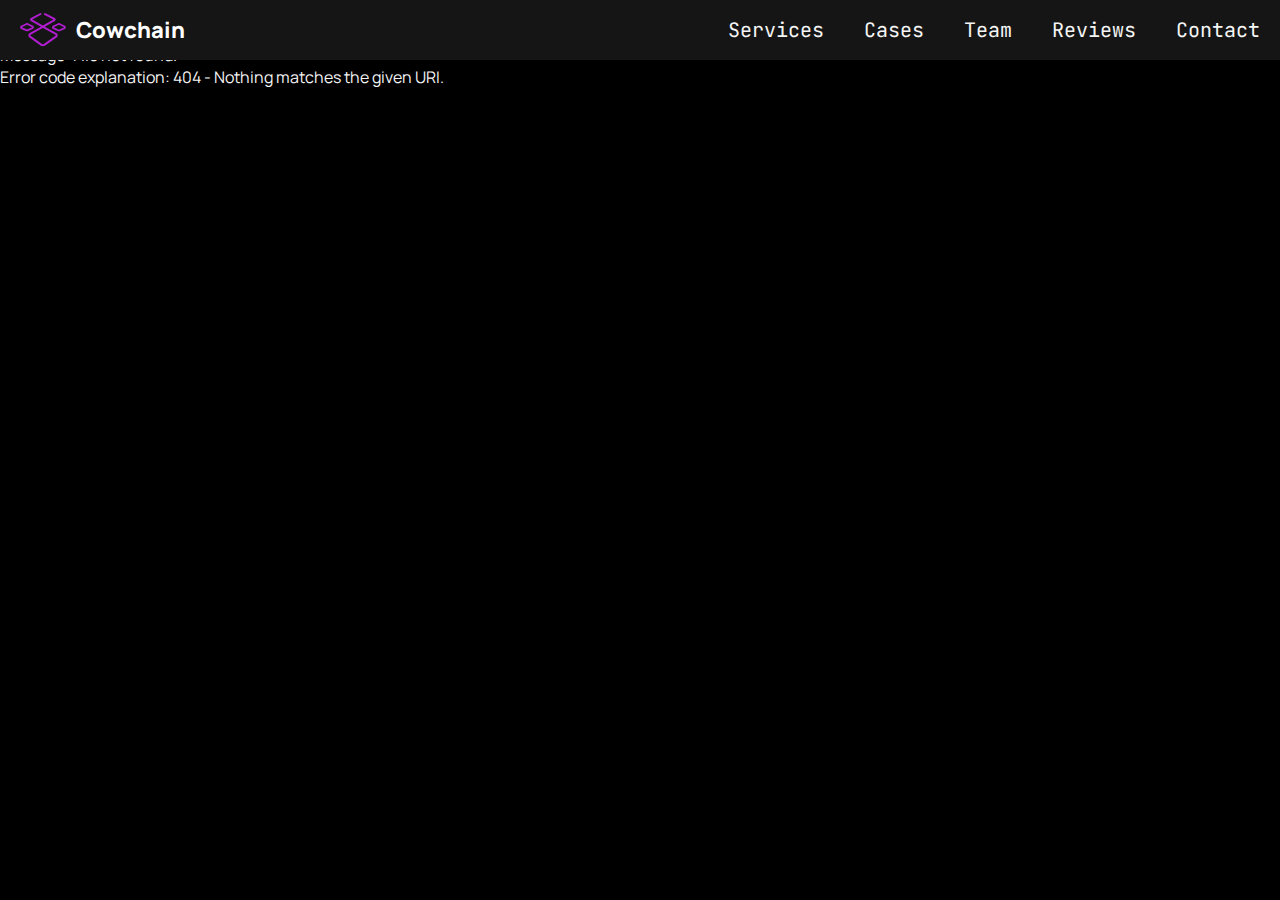
==== index.html @ e730a1ee "fixed without routing" ====
<!DOCTYPE html>
<html lang="en">

<head>
	<meta charset="UTF-8">
	<meta http-equiv="X-UA-Compatible" content="IE=edge">
	<meta name="viewport" content="width=device-width, initial-scale=1.0">
	<link rel="stylesheet" href="css/style.css">
	<link rel="stylesheet" href="https://cdn.jsdelivr.net/npm/swiper@8/swiper-bundle.min.css" />
	<link rel="shortcut icon" href="img/Logo_text.ico" type="image/x-icon">
	<title>Cowchain - Software and Blockchain Development</title>
</head>

<body>
	<div class="wrapper" id="home">
		<header class="header">
			<div class="header__inner container">
				<div class="header__main">
					<a href="#home" class="logo">
						<img class="logo__image" src="img/logo.svg" alt="logo">
						<span class="logo__text">Cowchain</span>
					</a>
					<div class="header__burger"><span></span></div>
				</div>
				<div class="header__menu">
					<ul class="header__list">
						<li class="header__item">
							<a href="#services" class="header__link">Services</a>
						</li>
						<li class="header__item">
							<a href="#cases" class="header__link">Cases</a>
						</li>
						<li class="header__item">
							<a href="#team" class="header__link">Team</a>
						</li>
						<li class="header__item">
							<a href="#reviews" class="header__link">Reviews</a>
						</li>
						<li class="header__item">
							<a href="#contact" class="header__link">Contact</a>
						</li>
					</ul>
				</div>
			</div>
			<div class="contact">
				<a href="#contact" class="contact__title">Contact Us</a>
				<ul class="contact__list">
					<li class="contact__item">
						<img class="contact__img_letter" src="img/icons/letter.svg" alt="letter">
						<a href="mailto:ales@cowchain.io" class="contact__text contact__text_email">sales@cowchain.io</a>
						<img class="contact__img_copy" src="img/icons/copy.svg" alt="copy">
					</li>
					<li class="contact__item">
						<img class="contact__img_chat" src="img/icons/chat.svg" alt="chat">
						<span class="contact__text">Chat us on Blockchain</span>
					</li>
					<li class="contact__item" id="request">
						<img class="contact__img_request" src="img/icons/send_request.svg" alt="request">
						<span class="contact__text">Send Request</span>
					</li>
				</ul>
			</div>
			<div class="request">
				<div class="request__inner">
					<div class="request__title">Send Request</div>
					<img class="request__img" src="img/icons/exit.svg" alt="exit">
					<input placeholder="E-mail or Phone" type="text" class="request__input">
					<button class="request__button">Send Request</button>
				</div>
			</div>
		</header>
		<div id="content">
			<div class="main-wrapper">
				<section class="main">
					<div class="main__inner container">
						<div class="fly-icon fly-icon_eth">
							<div class="fly-icon__image">
								<img src="img/fly_icons/eth.svg" alt="eth">
							</div>
						</div>
						<div class="fly-icon fly-icon_binance">
							<div class="fly-icon__image">
								<img src="img/fly_icons/binance.svg" alt="binance">
							</div>
						</div>
						<div class="fly-icon fly-icon_dollar">
							<div class="fly-icon__image">
								<img src="img/fly_icons/dollar.svg" alt="dollar">
							</div>
						</div>
						<div class="fly-icon fly-icon_btc">
							<div class="fly-icon__image">
								<img src="img/fly_icons/btc.svg" alt="btc">
							</div>
						</div>
						<div class="logo">
							<img class="logo__img" src="img/logo.svg" alt="logo">
							<span class="logo__text">Cowchain</span>
						</div>
						<h1 class="main__title">
							<span class="main__title_purple">Software and Blockchain</span> development
						</h1>
						<button class="main__button">Contact Us</button>
						<ul class="main__list">
							<li class="main__item">
								<div class="main__number">15+</div>
								<div class="main__desc">technologies</div>
							</li>
							<li class="main__item">
								<div class="main__number">20+</div>
								<div class="main__desc">clients</div>
							</li>
							<li class="main__item">
								<div class="main__number">50+</div>
								<div class="main__desc">projects</div>
							</li>
						</ul>
					</div>
				</section>

				<section class="service" id="services">
					<div class="service__inner container">
						<div class="fly-icon fly-icon_cowchain1">
							<div class="fly-icon__image">
								<img src="img/fly_icons/scarab.svg" alt="cowchain">
							</div>
						</div>
						<div class="fly-icon fly-icon_cowchain2">
							<div class="fly-icon__image">
								<img src="img/fly_icons/scarab.svg" alt="cowchain">
							</div>
						</div>
						<div class="service__title title">Services</div>
						<div class="service__content">
							<div class="service__item">
								<div class="service__image">
									<img src="img/services/service1.svg" alt="service">
								</div>
								<div class="service__text">Blockchain & IT Consultancy</div>
							</div>
							<div class="service__item">
								<div class="service__image">
									<img src="img/services/service2.svg" alt="service">
								</div>
								<div class="service__text">Decentralized Application Development</div>
							</div>
							<div class="service__item">
								<div class="service__image">
									<img src="img/services/service3.svg" alt="service">
								</div>
								<div class="service__text">Fullstack Software development</div>
							</div>
							<div class="service__item">
								<div class="service__image">
									<img src="img/services/service4.svg" alt="service">
								</div>
								<div class="service__text">Smart Contract Development</div>
							</div>
							<div class="service__item">
								<div class="service__image">
									<img src="img/services/service5.svg" alt="service">
								</div>
								<div class="service__text">MVP<br>Development</div>
							</div>
							<div class="service__item">
								<div class="service__image">
									<img src="img/services/service6.svg" alt="service">
								</div>
								<div class="service__text">Back-end<br>Development</div>
							</div>
							<div class="service__item">
								<div class="service__image">
									<img src="img/services/service7.svg" alt="service">
								</div>
								<div class="service__text">NFT Project<br>Development</div>
							</div>
							<div class="service__item">
								<div class="service__image">
									<img src="img/services/service8.svg" alt="service">
								</div>
								<div class="service__text">Cloud (serverless) solutions</div>
							</div>
							<div class="service__item">
								<div class="service__image">
									<img src="img/services/service9.svg" alt="service">
								</div>
								<div class="service__text">Front-end<br>Development</div>
							</div>
						</div>
					</div>
				</section>
			</div>
			<div class="case-wrapper">
				<section class="cases" id="cases">
					<div class="cases__inner container">
						<div class="cases__blink cases__blink_1"></div>
						<div class="cases__blink cases__blink_2"></div>
						<div class="cases__blink cases__blink_3"></div>
						<div class="cases__blink cases__blink_4"></div>
						<div class="cases__head">
							<div class="cases__title title">Cases</div>
							<a href="cases.html" class="cases__show">All 5+ cases</a>
						</div>
						<div class="cases__content">
							<div class="cases-item">
								<div class="cases-item__body">
									<div class="cases-item__title">MASD Marketplace</div>
									<div class="cases-item__tags">
										<div class="cases-item__tag">#Blockchain</div>
										<div class="cases-item__tag">#Solidity</div>
										<div class="cases-item__tag">#Node.JS</div>
										<div class="cases-item__tag">#React</div>
										<div class="cases-item__tag">#MongoDB</div>
									</div>
									<div class="cases-item__text">
										The first NFT marketplace that allows creators to select and embed licenses when they print NFTs.
										Creators know what they are selling, collectors know what they
									</div>
									<a href="case.html" class="cases-item__button">Details</a>
								</div>
								<div class="cases-item__image">
									<img src="img/case/image1.png" alt="cases">
								</div>
							</div>
							<div class="cases-item">
								<div class="cases-item__body">
									<div class="cases-item__title">Web Development</div>
									<div class="cases-item__tags">
										<div class="cases-item__tag">#Blockchain</div>
										<div class="cases-item__tag">#Solidity</div>
										<div class="cases-item__tag">#Node.JS</div>
										<div class="cases-item__tag">#React</div>
										<div class="cases-item__tag">#MongoDB</div>
									</div>
									<div class="cases-item__text">
										The first NFT marketplace that allows creators to select and embed licenses when they print NFTs.
										Creators know what they are selling, collectors know what they
									</div>
									<a href="case.html" class="cases-item__button">Details</a>
								</div>
								<div class="cases-item__image">
									<img src="img/case/case1.png" alt="cases">
								</div>
							</div>
							<div class="cases-item">
								<div class="cases-item__body">
									<div class="cases-item__title">MASD Marketplace</div>
									<div class="cases-item__tags">
										<div class="cases-item__tag">#Blockchain</div>
										<div class="cases-item__tag">#Solidity</div>
										<div class="cases-item__tag">#Node.JS</div>
										<div class="cases-item__tag">#React</div>
										<div class="cases-item__tag">#MongoDB</div>
									</div>
									<div class="cases-item__text">
										The first NFT marketplace that allows creators to select and embed licenses when they print NFTs.
										Creators know what they are selling, collectors know what they
									</div>
									<a href="case.html" class="cases-item__button">Details</a>
								</div>
								<div class="cases-item__image">
									<img src="img/case/case1.png" alt="cases">
								</div>
							</div>
							<div class="cases-item">
								<div class="cases-item__body">
									<div class="cases-item__title">Game design & Development</div>
									<div class="cases-item__tags">
										<div class="cases-item__tag">#Blockchain</div>
										<div class="cases-item__tag">#Solidity</div>
										<div class="cases-item__tag">#Node.JS</div>
										<div class="cases-item__tag">#React</div>
										<div class="cases-item__tag">#MongoDB</div>
									</div>
									<div class="cases-item__text">
										The first NFT marketplace that allows creators to select and embed licenses when they print NFTs.
										Creators know what they are selling, collectors know what they
									</div>
									<a href="case.html" class="cases-item__button">Details</a>
								</div>
								<div class="cases-item__image">
									<img src="img/case/case1.png" alt="cases">
								</div>
							</div>
						</div>
					</div>
				</section>

				<section class="tech" id="technologies">
					<div class="tech__inner container">
						<div class="tech__title title">Our Technology</div>
						<div class="tech__cards">
							<div class="tech-card">
								<div class="tech-card__head">
									<div class="tech-card__image">
										<img src="img/services/service1.svg" alt="Blockchain">
									</div>
									<div class="tech-card__title">Blockchain</div>
								</div>
								<div class="tech-card__tags">
									<div class="tech-card__tag">#ethereum (solidity)</div>
									<div class="tech-card__tag">#near</div>
									<div class="tech-card__tag">#web3</div>
									<div class="tech-card__tag">#ethers</div>
								</div>
								<div class="tech-card__desc">
									The first NFT marketplace that allows creators to select and embed licenses when they print NFTs.
									Creators
									know what they are selling, collectors know what they are buying.The project was done using react.js
									technology on the front-end, and using node.js on the back end. The database chosen for development
									was
									mongodb. Using Solidity.
								</div>
							</div>
							<div class="tech-card">
								<div class="tech-card__head">
									<div class="tech-card__image">
										<img src="img/services/service9.svg" alt="Front-End">
									</div>
									<div class="tech-card__title">Front-End</div>
								</div>
								<div class="tech-card__tags">
									<div class="tech-card__tag">#reactJS</div>
									<div class="tech-card__tag">#typescript</div>
									<div class="tech-card__tag">#angularJS</div>
								</div>
								<div class="tech-card__desc">
									<!-- The first NFT marketplace that allows creators to select and embed licenses when they print NFTs. Creators -->
									know what they are selling, collectors know what they are buying.The project was done using react.js
									technology on the front-end, and using node.js on the back end. The database chosen for development
									was
									mongodb. Using Solidity.
								</div>
							</div>
							<div class="tech-card">
								<div class="tech-card__head">
									<div class="tech-card__image">
										<img src="img/services/service6.svg" alt="Back-End">
									</div>
									<div class="tech-card__title">Back-End</div>
								</div>
								<div class="tech-card__tags">
									<div class="tech-card__tag">#net</div>
									<div class="tech-card__tag">#nodeJS</div>
									<div class="tech-card__tag">#subgraph</div>
								</div>
								<div class="tech-card__desc">
									The first NFT marketplace that allows creators to select and embed licenses when they print NFTs.
									Creators
									know what they are selling, collectors know what they are buying.The project was done using react.js
									technology on the front-end, and using node.js on the back end. The database chosen for development
									was
									mongodb. Using Solidity.
								</div>
							</div>
							<div class="tech-card">
								<div class="tech-card__head">
									<div class="tech-card__image">
										<img src="img/services/service8.svg" alt="Cloud">
									</div>
									<div class="tech-card__title">Cloud</div>
								</div>
								<div class="tech-card__tags">
									<div class="tech-card__tag">#azure</div>
									<div class="tech-card__tag">#aws</div>
									<div class="tech-card__tag">#gcp</div>
								</div>
								<div class="tech-card__desc">
									The first NFT marketplace that allows creators to select and embed licenses when they print NFTs.
									Creators
									know what they are selling, collectors know what they are buying.The project was done using react.js
									technology on the front-end, and using node.js on the back end. The database chosen for development
									was
									mongodb. Using Solidity.
								</div>
							</div>
						</div>
					</div>
				</section>

				<section class="team" id="team">
					<div class="team__inner container">
						<div class="team__blink team__blink_1"></div>
						<div class="team__blink team__blink_2"></div>
						<div class="team__blink team__blink_3"></div>
						<div class="team__title title">Team</div>
						<div class="team__slider swiper">
							<div class="team__wrapper swiper-wrapper">
								<div class="team-member swiper-slide">
									<img src="img/team/mykhailo.png" alt="Mykhailo">
									<div class="team-member__content">
										<div class="team-member__name">Mykhailo Adzhoieve</div>
										<div class="team-member__position">Founder, Team & Tech Lead</div>
										<div class="team-member__contact">LinkedIn</div>
									</div>
								</div>
								<div class="team-member swiper-slide">
									<img src="img/team/sasha.png" alt="Aleksandrea">
									<div class="team-member__content">
										<div class="team-member__name">Aleksandrea Kharchenko</div>
										<div class="team-member__position">UI/UX Designer</div>
										<div class="team-member__contact">LinkedIn</div>
									</div>
								</div>
								<div class="team-member swiper-slide">
									<img src="img/team/Bohdan.png" alt="Bohdan">
									<div class="team-member__content">
										<div class="team-member__name">Bohdan Solomakha</div>
										<div class="team-member__position">Full-stack JS & Web3 developer</div>
										<div class="team-member__contact">LinkedIn</div>
									</div>
								</div>
								<div class="team-member swiper-slide">
									<img src="img/team/Viacheslav.png" alt="Viacheslav">
									<div class="team-member__content">
										<div class="team-member__name">Viacheslav Ivchenko</div>
										<div class="team-member__position">Blockchain Project Manager</div>
										<div class="team-member__contact">LinkedIn</div>
									</div>
								</div>
								<div class="team-member swiper-slide">
									<img src="img/team/Juri.png" alt="Juri">
									<div class="team-member__content">
										<div class="team-member__name">Juri Ermakov</div>
										<div class="team-member__position">Full Stack .NET & NodeJS developer</div>
										<div class="team-member__contact">LinkedIn</div>
									</div>
								</div>
								<div class="team-member swiper-slide">
									<img src="img/team/Vladyslav.png" alt="Vladyslav">
									<div class="team-member__content">
										<div class="team-member__name">Vladyslav Fit</div>
										<div class="team-member__position">.NET Backend developer</div>
										<div class="team-member__contact">LinkedIn</div>
									</div>
								</div>
								<div class="team-member swiper-slide">
									<img src="img/team/Vladyslav.png" alt="Vladyslav">
									<div class="team-member__content">
										<div class="team-member__name">Mykhailo Adzhoieve</div>
										<div class="team-member__position">Founder, Team & Tech Lead</div>
										<div class="team-member__contact">LinkedIn</div>
									</div>
								</div>
								<div class="team-member swiper-slide">
									<img src="img/team/Vladyslav.png" alt="Vladyslav">
									<div class="team-member__content">
										<div class="team-member__name">Mykhailo Adzhoieve</div>
										<div class="team-member__position">Founder, Team & Tech Lead</div>
										<div class="team-member__contact">LinkedIn</div>
									</div>
								</div>
							</div>
							<div class="team__navigation">
								<div class="team__pagination swiper-pagination"></div>
								<div class="team__button_prev swiper-button-prev"></div>
								<div class="team__button_next swiper-button-next"></div>
							</div>
						</div>
					</div>
				</section>
			</div>
			<section class="review" id="reviews">
				<div class="review__inner container">
					<div class="fly-icon fly-icon_cowchain3">
						<div class="fly-icon__image">
							<img src="img/fly_icons/scarab.svg" alt="cowchain">
						</div>
					</div>
					<div class="fly-icon fly-icon_cowchain4">
						<div class="fly-icon__image">
							<img src="img/fly_icons/scarab.svg" alt="cowchain">
						</div>
					</div>
					<div class="review__title title">Reviews</div>
					<div class="review__slider swiper">
						<div class="review__wrapper swiper-wrapper">
							<div class="review__item swiper-slide">
								<div class="review__text">
									Artem is a very professional and nice person to work with. I really enjoyed working with him.
									Thanks...
								</div>
								<div class="review__desc">
									<div class="review__image">
										<img src="img/review/review1.png" alt="review">
									</div>
									<div class="review__position">Traveldise, Project Manager</div>
								</div>
							</div>
							<div class="review__item swiper-slide">
								<div class="review__text">
									Great developer. I highly recommend his service to others.
								</div>
								<div class="review__desc">
									<div class="review__image">
										<img src="img/review/review1.png" alt="review">
									</div>
									<div class="review__position">Traveldise, Project Manager</div>
								</div>
							</div>
							<div class="review__item swiper-slide">
								<div class="review__text">
									Artem is a very professional and nice person to work with. I really enjoyed working with him.
									Thanks...
								</div>
								<div class="review__desc">
									<div class="review__image">
										<img src="img/review/review1.png" alt="review">
									</div>
									<div class="review__position">Traveldise, Project Manager</div>
								</div>
							</div>
							<div class="review__item swiper-slide">
								<div class="review__text">
									Mykhailo is a high-level specialist that has deep knowledge in blockchain as well as proven expertise
									in
									.NET development. He understands requirements clearly and can assist in system architecture
									development.
									Would recommend to anyone!
								</div>
								<div class="review__desc">
									<div class="review__image">
										<img src="img/review/review1.png" alt="review">
									</div>
									<div class="review__position">Traveldise, Project Manager</div>
								</div>
							</div>
						</div>
						<div class="review__navigation">
							<div class="review__pagination swiper-pagination"></div>
							<div class="review__button_prev swiper-button-prev"></div>
							<div class="review__button_next swiper-button-next"></div>
						</div>
					</div>
				</div>
			</section>

			<footer class="footer" id="contact">
				<div class="footer__inner container">
					<div class="footer__blink footer__blink_1"></div>
					<div class="footer-pages">
						<div class="logo">
							<img class="logo__image" src="img/logo.svg" alt="logo">
							<span class="logo__text">Cowchain</span>
						</div>
						<ul class="footer-pages__list">
							<li class="footer-pages__item">
								<a href="#services" class="footer-pages__link">Services</a>
							</li>
							<li class="footer-pages__item">
								<a href="#cases" class="footer-pages__link">Cases</a>
							</li>
							<li class="footer-pages__item">
								<a href="#technologies" class="footer-pages__link">Our Technologies</a>
							</li>
							<li class="footer-pages__item">
								<a href="#team" class="footer-pages__link">Team</a>
							</li>
							<li class="footer-pages__item">
								<a href="#reviews" class="footer-pages__link">Reviews</a>
							</li>
						</ul>
					</div>
					<div class="contact">
						<div class="contact__title">Contact Us</div>
						<ul class="contact__list">
							<li class="contact__item">
								<img class="contact__img_letter" src="img/icons/letter.svg" alt="letter">
								<a href="mailto:ales@cowchain.io" class="contact__text contact__text_email">sales@cowchain.io</a>
								<img class="contact__img_copy" src="img/icons/copy.svg" alt="copy">
								<img class="contact__img_copied" src="img/icons/copied.svg" alt="copied">
							</li>
							<li class="contact__item">
								<img class="contact__img_chat" src="img/icons/chat.svg" alt="chat">
								<span class="contact__text">Chat us on Blockchain</span>
							</li>
						</ul>
						<form class="contact-form">
							<input placeholder="E-mail or Phone" type="text" class="contact-form__input">
							<button class="contact-form__button">Send Request</button>
						</form>
					</div>
				</div>
			</footer>
		</div>
	</div>
	<script src="https://cdn.jsdelivr.net/npm/swiper@8/swiper-bundle.min.js"></script>
	<script src="js/router.js"></script>
	<script src="js/script.js"></script>
</body>

</html>
---- css/style.css ----
@import url("https://fonts.googleapis.com/css2?family=JetBrains+Mono:wght@400;500;700&family=Manrope:wght@400;500;600;700;800&display=swap");
:root {
  --main-purple: #c736ef;
  --main-white: #f5f5f5;
}

* {
  padding: 0;
  margin: 0;
  border: 0;
}

*,
*:before,
*:after {
  -webkit-box-sizing: border-box;
  box-sizing: border-box;
}

:focus,
:active {
  outline: none;
}

a:focus,
a:active {
  outline: none;
}

nav,
footer,
header,
aside,
section {
  display: block;
}

html,
body {
  width: 100%;
}

body {
  font-family: "Manrope", sans-serif;
  font-style: normal;
  font-weight: normal;
  color: var(--main-white);
  -ms-text-size-adjust: 100%;
  -moz-text-size-adjust: 100%;
  -webkit-text-size-adjust: 100%;
}

input,
button,
textarea {
  font-family: "Manrope", sans-serif;
  background: none;
}

input::-ms-clear {
  display: none;
}

button {
  cursor: pointer;
}

button::-moz-focus-inner {
  padding: 0;
  border: 0;
}

a,
a:visited {
  text-decoration: none;
}

a:hover {
  text-decoration: none;
}

ul li {
  list-style: none;
}

img {
  vertical-align: top;
}

h1,
h2,
h3,
h4,
h5,
h6 {
  font-size: inherit;
  font-weight: inherit;
}

a {
  font-family: "Manrope", sans-serif;
  color: var(--main-white);
  font-style: normal;
}

.header {
  background: #151515;
  height: 60px;
  position: fixed;
  z-index: 5;
  width: 100%;
  top: 0;
  left: 0;
}

.header__inner {
  display: -webkit-box;
  display: -ms-flexbox;
  display: flex;
  -webkit-box-align: center;
      -ms-flex-align: center;
          align-items: center;
  -webkit-box-pack: justify;
      -ms-flex-pack: justify;
          justify-content: space-between;
  height: 100%;
}

.header__list {
  display: -webkit-box;
  display: -ms-flexbox;
  display: flex;
  -webkit-box-align: center;
      -ms-flex-align: center;
          align-items: center;
  gap: 40px;
}

.header__link {
  font-family: "JetBrains Mono", monospace;
  font-weight: 400;
  font-size: 20px;
  line-height: 52px;
}

.header .logo {
  display: -webkit-box;
  display: -ms-flexbox;
  display: flex;
  -webkit-box-align: center;
      -ms-flex-align: center;
          align-items: center;
  gap: 10px;
}

.header .logo__image {
  max-height: 34px;
}

.header .logo__text {
  font-style: normal;
  font-size: 22px;
  line-height: 28px;
}

.header__burger {
  display: none;
  width: 32px;
  height: 32px;
  -webkit-box-pack: center;
      -ms-flex-pack: center;
          justify-content: center;
  -webkit-box-align: center;
      -ms-flex-align: center;
          align-items: center;
  position: relative;
  z-index: 5;
}

.header__burger::before, .header__burger::after,
.header__burger span {
  content: "";
  width: 26px;
  height: 2px;
  position: absolute;
  left: 50%;
  -webkit-transform: translateX(-50%);
          transform: translateX(-50%);
  background-color: #f5f5f5;
  border-radius: 10px;
}

.header__burger::before {
  top: 7px;
}

.header__burger span {
  top: 14px;
}

.header__burger::after {
  top: 21px;
}

.header .contact {
  display: none;
  background: #151515;
  width: 100%;
  padding: 50px 20px;
  gap: 35px;
}

.header .contact__title {
  font-family: "JetBrains Mono", monospace;
  font-weight: 400;
  font-size: 28px;
  line-height: 36px;
  text-align: center;
  color: var(--main-white);
}

.header .contact__list {
  display: -webkit-box;
  display: -ms-flexbox;
  display: flex;
  -webkit-box-orient: vertical;
  -webkit-box-direction: normal;
      -ms-flex-direction: column;
          flex-direction: column;
  gap: 35px;
}

.header .contact__item {
  font-weight: 500;
  font-size: 18px;
  line-height: 24px;
  letter-spacing: 0.5px;
  color: #ffffff;
  display: -webkit-box;
  display: -ms-flexbox;
  display: flex;
  -webkit-box-align: center;
      -ms-flex-align: center;
          align-items: center;
  gap: 5px;
}

.header .contact__img_copy {
  margin-left: 11px;
}

.header .request {
  display: none;
  position: fixed;
  left: 0;
  top: 50%;
  -webkit-transform: translateY(-50%);
          transform: translateY(-50%);
  width: 100%;
  height: 100%;
  background: rgba(16, 16, 16, 0.6);
  -webkit-box-align: center;
      -ms-flex-align: center;
          align-items: center;
  -webkit-box-pack: center;
      -ms-flex-pack: center;
          justify-content: center;
}

.header .request_active {
  display: -webkit-box;
  display: -ms-flexbox;
  display: flex;
}

.header .request__inner {
  height: 188px;
  background: #740693;
  border-radius: 18px;
  position: relative;
  display: -webkit-box;
  display: -ms-flexbox;
  display: flex;
  -webkit-box-orient: vertical;
  -webkit-box-direction: normal;
      -ms-flex-direction: column;
          flex-direction: column;
  padding: 24px 16px;
  width: 100%;
}

.header .request__title {
  font-weight: 600;
  font-size: 20px;
  line-height: 24px;
  color: var(--main-white);
  margin-bottom: 20px;
}

.header .request__img {
  width: 24px;
  height: 24px;
  position: absolute;
  right: 16px;
  top: 24px;
}

.header .request__input {
  font-weight: 700;
  font-size: 16px;
  line-height: 20px;
  letter-spacing: 0.1px;
  color: #101010;
  padding: 13px 15px;
  background: #f3f3f3;
  border-radius: 8px;
  margin-bottom: 12px;
}

.header .request__button {
  font-weight: 700;
  font-size: 16px;
  line-height: 20px;
  letter-spacing: 0.1px;
  padding: 13px 16px;
  color: var(--main-white);
  background: var(--main-purple);
  border-radius: 8px;
}

@media (max-width: 800px) {
  .header__main {
    display: -webkit-box;
    display: -ms-flexbox;
    display: flex;
    width: 100%;
    -webkit-box-pack: justify;
        -ms-flex-pack: justify;
            justify-content: space-between;
  }
  .header__menu {
    display: none;
  }
  .header__burger {
    display: -webkit-inline-box;
    display: -ms-inline-flexbox;
    display: inline-flex;
    -webkit-box-pack: end;
        -ms-flex-pack: end;
            justify-content: flex-end;
    -webkit-box-align: end;
        -ms-flex-align: end;
            align-items: flex-end;
  }
  .header_active {
    height: 100%;
    background: #530469;
    display: -webkit-box;
    display: -ms-flexbox;
    display: flex;
    -webkit-box-orient: vertical;
    -webkit-box-direction: normal;
        -ms-flex-direction: column;
            flex-direction: column;
    -webkit-box-pack: justify;
        -ms-flex-pack: justify;
            justify-content: space-between;
    position: fixed;
    overflow-y: auto;
  }
  .header_active .contact {
    display: -webkit-box;
    display: -ms-flexbox;
    display: flex;
    -webkit-box-orient: vertical;
    -webkit-box-direction: normal;
        -ms-flex-direction: column;
            flex-direction: column;
    -webkit-box-align: center;
        -ms-flex-align: center;
            align-items: center;
  }
  .header_active .header__menu {
    display: block;
  }
  .header_active .header__list {
    display: -webkit-box;
    display: -ms-flexbox;
    display: flex;
    -webkit-box-orient: vertical;
    -webkit-box-direction: normal;
        -ms-flex-direction: column;
            flex-direction: column;
  }
  .header_active .header__inner {
    display: -webkit-box;
    display: -ms-flexbox;
    display: flex;
    -webkit-box-orient: vertical;
    -webkit-box-direction: normal;
        -ms-flex-direction: column;
            flex-direction: column;
    -webkit-box-pack: center;
        -ms-flex-pack: center;
            justify-content: center;
    -webkit-box-flex: 1;
        -ms-flex: 1 1 auto;
            flex: 1 1 auto;
    width: 100%;
    height: auto;
    padding-top: 85px;
    padding-bottom: 65px;
  }
  .header_active .header__main {
    position: fixed;
    left: 50%;
    -webkit-transform: translateX(-50%);
            transform: translateX(-50%);
    top: 0px;
    padding: 10px 20px;
    max-width: 100%;
    background: #530469;
  }
  .header_active .header__link {
    font-size: 20px;
    line-height: 20px;
  }
  .header_active .header__burger span {
    display: none;
  }
  .header_active .header__burger::before {
    -webkit-transform: rotate(-45deg);
            transform: rotate(-45deg);
    top: 14px;
    left: 0;
  }
  .header_active .header__burger::after {
    -webkit-transform: rotate(45deg);
            transform: rotate(45deg);
    top: 14px;
    left: 0;
  }
}

@media (max-width: 500px) {
  .header {
    height: 53px;
  }
  .header_active {
    height: 100%;
  }
}

.fly-icon {
  -webkit-animation: 5s flyIconAnimation infinite ease-in-out;
          animation: 5s flyIconAnimation infinite ease-in-out;
  position: absolute;
  z-index: 1;
}

.fly-icon::after {
  content: "";
  z-index: -2;
  position: absolute;
  -webkit-filter: blur(18px);
          filter: blur(18px);
  background: radial-gradient(123.33% 119.24% at 43.19% 99.41%, #1e0035 0%, #2d0951 26.04%, #6b0c71 100%);
}

.fly-icon__image {
  position: relative;
  z-index: 4;
  width: 100%;
  height: 100%;
  display: -webkit-box;
  display: -ms-flexbox;
  display: flex;
  -webkit-box-align: center;
      -ms-flex-align: center;
          align-items: center;
  -webkit-box-pack: center;
      -ms-flex-pack: center;
          justify-content: center;
  -webkit-backdrop-filter: blur(10px);
          backdrop-filter: blur(10px);
  background: -webkit-gradient(linear, left top, left bottom, from(rgba(255, 255, 255, 0.08)), to(rgba(255, 255, 255, 0)));
  background: linear-gradient(180deg, rgba(255, 255, 255, 0.08) 0%, rgba(255, 255, 255, 0) 100%);
}

.fly-icon__image::before {
  content: "";
  position: absolute;
  z-index: 1;
  top: 0;
  right: 0;
  bottom: 0;
  left: 0;
  background: rgba(255, 255, 255, 0.06);
  border-radius: inherit;
  z-index: -1;
  margin: -4px;
}

.fly-icon_btc {
  right: 0;
  bottom: 0;
  border-radius: 40.19px;
  translate: 50% 0;
}

.fly-icon_btc .fly-icon__image {
  -webkit-transform: rotate(-45deg);
          transform: rotate(-45deg);
  border-radius: 40.19px;
  width: 120px;
  height: 120px;
}

.fly-icon_btc::after {
  width: 250px;
  height: 250px;
  border-radius: 100%;
  top: 30%;
  left: 10%;
  border-radius: 124.656px;
  -webkit-transform: rotate(-75deg);
          transform: rotate(-75deg);
}

.fly-icon_dollar {
  left: 0;
  top: 60%;
  translate: -100% 0;
}

.fly-icon_dollar .fly-icon__image {
  -webkit-transform: rotate(-15deg);
          transform: rotate(-15deg);
  border-radius: 100%;
  width: 115px;
  height: 115px;
}

.fly-icon_dollar::after {
  width: 152.54px;
  height: 152.54px;
  border-radius: 43px;
  -webkit-transform: rotate(-120deg);
          transform: rotate(-120deg);
  bottom: 30%;
  right: 30%;
}

.fly-icon_eth {
  left: 0;
  top: 100px;
  translate: 0 0;
}

.fly-icon_eth .fly-icon__image {
  -webkit-transform: rotate(16.17deg);
          transform: rotate(16.17deg);
  border-radius: 40.19px;
  width: 146.25px;
  height: 146.25px;
}

.fly-icon_eth::after {
  width: 195.54px;
  height: 195.54px;
  border-radius: 97.7689px;
  -webkit-transform: rotate(-120deg);
          transform: rotate(-120deg);
  bottom: 30%;
  left: 30%;
}

.fly-icon_binance {
  right: 0;
  top: 100px;
  translate: 50% 0;
}

.fly-icon_binance .fly-icon__image {
  -webkit-transform: rotate(30deg);
          transform: rotate(30deg);
  border-radius: 100%;
  width: 170px;
  height: 170px;
  min-width: 100px;
}

.fly-icon_binance::after {
  width: 142.32px;
  height: 142.32px;
  border-radius: 38px;
  -webkit-transform: rotate(-75deg);
          transform: rotate(-75deg);
  left: 37%;
  top: 45%;
}

.fly-icon_cowchain1 {
  left: -17%;
  top: 2%;
  translate: 50% 0;
}

.fly-icon_cowchain1 .fly-icon__image {
  -webkit-transform: rotate(-30deg);
          transform: rotate(-30deg);
  border-radius: 100%;
  width: 131.82px;
  height: 131.82px;
  min-width: 100px;
}

.fly-icon_cowchain1::after {
  display: none;
}

@media (max-width: 768px) {
  .fly-icon_cowchain1 {
    display: none;
  }
}

.fly-icon_cowchain2 {
  right: -12%;
  bottom: -10%;
  translate: 0;
}

.fly-icon_cowchain2 .fly-icon__image {
  -webkit-transform: rotate(30deg);
          transform: rotate(30deg);
  border-radius: 100%;
  width: 170px;
  height: 170px;
  min-width: 100px;
}

.fly-icon_cowchain2::after {
  display: none;
}

@media (max-width: 768px) {
  .fly-icon_cowchain2 {
    display: none;
  }
}

.fly-icon_cowchain3 {
  left: 0;
  top: 2%;
  translate: 0;
  z-index: 1;
}

.fly-icon_cowchain3 .fly-icon__image {
  -webkit-transform: rotate(-30deg);
          transform: rotate(-30deg);
  border-radius: 100%;
  width: 131.82px;
  height: 131.82px;
  min-width: 100px;
}

.fly-icon_cowchain3::after {
  width: 156.43px;
  height: 156.43px;
  border-radius: 48px;
  -webkit-transform: rotate(-135deg);
          transform: rotate(-135deg);
  left: -20%;
  top: 45%;
  background: radial-gradient(123.33% 119.24% at 43.19% 99.41%, #8012d7 0%, #761bd1 26.04%, #d92de4 100%);
  border-radius: 48px;
}

.fly-icon_cowchain4 {
  right: 0;
  bottom: 0%;
  translate: 0;
  z-index: 2;
}

.fly-icon_cowchain4 .fly-icon__image {
  -webkit-transform: rotate(30deg);
          transform: rotate(30deg);
  border-radius: 100%;
  width: 170px;
  height: 170px;
  min-width: 100px;
}

.fly-icon_cowchain4::after {
  width: 142.32px;
  height: 142.32px;
  -webkit-transform: rotate(-75deg);
          transform: rotate(-75deg);
  left: 37%;
  top: 45%;
  background: radial-gradient(123.33% 119.24% at 43.19% 99.41%, #8012d7 0%, #761bd1 26.04%, #d92de4 100%);
  border-radius: 48px;
}

@media (max-width: 800px) {
  .fly-icon__image {
    -webkit-backdrop-filter: blur(5.86695px);
            backdrop-filter: blur(5.86695px);
  }
  .fly-icon__image::after {
    -webkit-filter: blur(10.5605px);
            filter: blur(10.5605px);
  }
  .fly-icon_btc {
    right: 5%;
    bottom: 10%;
    border-radius: 40.19px;
    translate: 0;
  }
  .fly-icon_btc .fly-icon__image {
    border-radius: 23.5793px;
    width: 69.85px;
    height: 69.85px;
  }
  .fly-icon_btc .fly-icon__image img {
    max-width: 33px;
  }
  .fly-icon_btc::after {
    width: 146.27px;
    height: 146.27px;
    border-radius: 100%;
    top: 30%;
    left: 0;
    border-radius: 124.656px;
    -webkit-transform: rotate(-75deg);
            transform: rotate(-75deg);
  }
  .fly-icon_dollar {
    left: 3%;
    top: 50%;
    translate: 0;
  }
  .fly-icon_dollar .fly-icon__image {
    border-radius: 100%;
    width: 67.67px;
    height: 67.67px;
  }
  .fly-icon_dollar .fly-icon__image img {
    max-width: 32px;
  }
  .fly-icon_dollar::after {
    width: 89.49px;
    height: 89.49px;
    border-radius: 25.2279px;
    -webkit-transform: rotate(-120deg);
            transform: rotate(-120deg);
    bottom: 30%;
    right: 10%;
  }
  .fly-icon_eth {
    left: 0;
    top: 100px;
    translate: 0 0;
  }
  .fly-icon_eth .fly-icon__image {
    border-radius: 23.5793px;
    width: 85.8px;
    height: 85.8px;
  }
  .fly-icon_eth .fly-icon__image img {
    max-width: 40px;
  }
  .fly-icon_eth::after {
    width: 114.72px;
    height: 114.72px;
    border-radius: 57.3605px;
    -webkit-transform: rotate(-120deg);
            transform: rotate(-120deg);
    bottom: 10%;
    left: 20%;
  }
  .fly-icon_binance {
    right: 0;
    top: 30%;
    translate: 0;
  }
  .fly-icon_binance .fly-icon__image {
    width: 99.74px;
    height: 99.74px;
  }
  .fly-icon_binance .fly-icon__image img {
    max-width: 46px;
  }
  .fly-icon_binance::after {
    width: 83.5px;
    height: 83.5px;
    -webkit-filter: blur(10.5605px);
            filter: blur(10.5605px);
    border-radius: 22.2944px;
    -webkit-transform: rotate(-75deg);
            transform: rotate(-75deg);
    left: 37%;
    top: 45%;
  }
}

@-webkit-keyframes flyIconAnimation {
  0% {
    -webkit-transform: translateY(20px);
            transform: translateY(20px);
  }
  50% {
    -webkit-transform: translateY(-20px);
            transform: translateY(-20px);
  }
  100% {
    -webkit-transform: translateY(20px);
            transform: translateY(20px);
  }
}

@keyframes flyIconAnimation {
  0% {
    -webkit-transform: translateY(20px);
            transform: translateY(20px);
  }
  50% {
    -webkit-transform: translateY(-20px);
            transform: translateY(-20px);
  }
  100% {
    -webkit-transform: translateY(20px);
            transform: translateY(20px);
  }
}

@-webkit-keyframes flyIconAnimationUp {
  0% {
    translate: 0 20px;
  }
  50% {
    translate: 0 -20px;
  }
  100% {
    translate: 0 20px;
  }
}

@keyframes flyIconAnimationUp {
  0% {
    translate: 0 20px;
  }
  50% {
    translate: 0 -20px;
  }
  100% {
    translate: 0 20px;
  }
}

@-webkit-keyframes flyIconAnimationReverse {
  0% {
    translate: 0 -20px;
  }
  50% {
    translate: 0 20px;
  }
  100% {
    translate: 0 -20px;
  }
}

@keyframes flyIconAnimationReverse {
  0% {
    translate: 0 -20px;
  }
  50% {
    translate: 0 20px;
  }
  100% {
    translate: 0 -20px;
  }
}

.main {
  padding-top: 60px;
  margin-bottom: 0 !important;
}

.main__inner {
  display: -webkit-box;
  display: -ms-flexbox;
  display: flex;
  -webkit-box-orient: vertical;
  -webkit-box-direction: normal;
      -ms-flex-direction: column;
          flex-direction: column;
  -webkit-box-align: center;
      -ms-flex-align: center;
          align-items: center;
  -webkit-box-pack: center;
      -ms-flex-pack: center;
          justify-content: center;
  padding-top: 124px;
  padding-bottom: 63px;
  position: relative;
}

.main .logo {
  display: -webkit-box;
  display: -ms-flexbox;
  display: flex;
  -webkit-box-align: center;
      -ms-flex-align: center;
          align-items: center;
  gap: 12px;
  margin-bottom: 46px;
}

.main .logo__img {
  max-height: 42px;
}

.main .logo__text {
  font-size: 22px;
  line-height: 28px;
}

.main__title {
  font-family: "JetBrains Mono", monospace;
  font-weight: 700;
  font-size: 58px;
  line-height: 70px;
  text-align: center;
  letter-spacing: -0.25px;
  color: #fff;
  max-width: 795px;
  margin-bottom: 40px;
  position: relative;
  z-index: 1;
}

.main__title_purple {
  color: var(--main-purple);
}

.main__button {
  padding: 13px 16px;
  min-width: 200px;
  background: linear-gradient(264.17deg, #7c06d8 1.95%, #9c07c6 101.96%);
  border-radius: 8px;
  font-weight: 700;
  font-size: 16px;
  line-height: 20px;
  letter-spacing: 0.1px;
  color: var(--main-white);
  margin-bottom: 76px;
  position: relative;
  z-index: 1;
}

.main__button:hover {
  background: var(--main-purple);
}

.main__list {
  display: -webkit-box;
  display: -ms-flexbox;
  display: flex;
  -webkit-box-align: center;
      -ms-flex-align: center;
          align-items: center;
  -ms-flex-wrap: wrap;
      flex-wrap: wrap;
  max-width: 860px;
  width: 100%;
  -webkit-box-pack: justify;
      -ms-flex-pack: justify;
          justify-content: space-between;
  gap: 30px;
  position: relative;
  z-index: 2;
}

.main__item {
  display: -webkit-box;
  display: -ms-flexbox;
  display: flex;
  -webkit-box-orient: vertical;
  -webkit-box-direction: normal;
      -ms-flex-direction: column;
          flex-direction: column;
  -webkit-box-align: center;
      -ms-flex-align: center;
          align-items: center;
  -webkit-box-pack: center;
      -ms-flex-pack: center;
          justify-content: center;
  -webkit-box-flex: 1;
      -ms-flex-positive: 1;
          flex-grow: 1;
}

.main__number {
  font-family: "JetBrains Mono", monospace;
  font-weight: 700;
  font-size: 51px;
  line-height: 60px;
  letter-spacing: -0.25px;
  color: #c736ef;
}

.main__desc {
  font-family: "JetBrains Mono", monospace;
  font-weight: 400;
  font-size: 28px;
  line-height: 36px;
  color: #f5f5f5;
}

@media (max-width: 800px) {
  .main__inner {
    padding-bottom: 90px;
  }
  .main__title {
    font-size: 38px;
    line-height: 50px;
  }
  .main__number {
    font-size: 40px;
    line-height: 40px;
  }
  .main__desc {
    font-size: 18px;
    line-height: 24px;
  }
  .main__button {
    padding: 18px 20px;
    width: 100%;
    max-width: 250px;
    margin-bottom: 63px;
  }
  .main__item {
    gap: 13px;
    -webkit-box-orient: horizontal;
    -webkit-box-direction: normal;
        -ms-flex-direction: row;
            flex-direction: row;
  }
  .main .logo {
    display: none;
  }
}

@media (max-width: 500px) {
  .main {
    padding-top: 53px;
  }
  .main__inner {
    padding-top: 58px;
  }
}

.service {
  padding-top: 100px;
  background: -webkit-gradient(linear, left top, left bottom, from(rgba(68, 7, 85, 0.8)), to(rgba(0, 0, 0, 0.8)));
  background: linear-gradient(180deg, rgba(68, 7, 85, 0.8) 0%, rgba(0, 0, 0, 0.8) 100%);
}

.service__inner {
  position: relative;
}

.service__title {
  margin-bottom: 78px;
}

.service__content {
  display: -webkit-box;
  display: -ms-flexbox;
  display: flex;
  -ms-flex-wrap: wrap;
      flex-wrap: wrap;
  -webkit-box-align: start;
      -ms-flex-align: start;
          align-items: flex-start;
  -webkit-box-pack: justify;
      -ms-flex-pack: justify;
          justify-content: space-between;
  gap: 38px 18px;
  position: relative;
  z-index: 2;
}

.service__item {
  max-width: 244px;
  width: 100%;
  gap: 24px;
  display: -webkit-box;
  display: -ms-flexbox;
  display: flex;
  -webkit-box-orient: vertical;
  -webkit-box-direction: normal;
      -ms-flex-direction: column;
          flex-direction: column;
  -webkit-box-align: start;
      -ms-flex-align: start;
          align-items: flex-start;
}

.service__image {
  padding: 10px;
  display: -webkit-box;
  display: -ms-flexbox;
  display: flex;
  -webkit-box-align: center;
      -ms-flex-align: center;
          align-items: center;
  -webkit-box-pack: center;
      -ms-flex-pack: center;
          justify-content: center;
  background: rgba(255, 255, 255, 0.06);
  border-radius: 21px;
  -webkit-backdrop-filter: blur(4px);
          backdrop-filter: blur(4px);
  position: relative;
}

.service__image::before {
  content: "";
  position: absolute;
  z-index: 1;
  top: 0;
  right: 0;
  bottom: 0;
  left: 0;
  background: rgba(255, 255, 255, 0.06);
  border-radius: inherit;
  z-index: -1;
  margin: -2px;
}

.service__image::after {
  content: "";
  width: 65.74px;
  height: 65.74px;
  background: radial-gradient(123.33% 119.24% at 43.19% 99.41%, #1e0035 0%, #490b87 26.04%, #9c0ca5 100%);
  opacity: 0.6;
  -webkit-filter: blur(11px);
          filter: blur(11px);
  border-radius: 50%;
  position: absolute;
  top: 40%;
  left: 40%;
}

.service__image img {
  width: 50px;
}

.service__text {
  font-weight: 800;
  font-size: 22px;
  line-height: 28px;
  color: var(--main-white);
  position: relative;
  z-index: 2;
}

@media (max-width: 800px) {
  .service {
    padding-top: 60px;
  }
  .service__content {
    -webkit-box-pack: center;
        -ms-flex-pack: center;
            justify-content: center;
    gap: 40px 16px;
  }
  .service__item {
    gap: 11px;
    -webkit-box-orient: horizontal;
    -webkit-box-direction: normal;
        -ms-flex-direction: row;
            flex-direction: row;
    -webkit-box-align: center;
        -ms-flex-align: center;
            align-items: center;
    max-width: 157.5px;
  }
  .service__image {
    border-radius: 14px;
    padding: 12px;
  }
  .service__image img {
    width: 30px;
  }
  .service__text {
    font-weight: 500;
    font-size: 14px;
    line-height: 20px;
  }
}

.cases {
  padding-top: 130px;
}

.cases__inner {
  position: relative;
}

.cases__blink {
  background: radial-gradient(123.33% 119.24% at 43.19% 99.41%, #38085f 0%, #4c1286 26.04%, #8c0c94 100%);
  opacity: 0.5;
  -webkit-filter: blur(18px);
          filter: blur(18px);
  position: absolute;
  rotate: -75deg;
  z-index: -1;
}

.cases__blink_1 {
  border-radius: 124.656px;
  width: 139.92px;
  height: 139.92px;
  border-radius: 124.656px;
  top: 50%;
  left: 0;
  -webkit-transform: translateY(-50%);
          transform: translateY(-50%);
  -webkit-animation: 5s flyIconAnimationUp infinite ease-in-out;
          animation: 5s flyIconAnimationUp infinite ease-in-out;
}

.cases__blink_2 {
  width: 267.35px;
  height: 267.35px;
  border-radius: 40px;
  top: 50%;
  left: 50%;
  -webkit-transform: translate(-10%, -100%);
          transform: translate(-10%, -100%);
  -webkit-animation: 5s flyIconAnimationReverse infinite ease-in-out;
          animation: 5s flyIconAnimationReverse infinite ease-in-out;
}

.cases__blink_3 {
  width: 142.32px;
  height: 142.32px;
  border-radius: 40px;
  top: 0;
  right: 0;
  translate: 50% 100%;
  -webkit-animation: 5s flyIconAnimationUp infinite ease-in-out;
          animation: 5s flyIconAnimationUp infinite ease-in-out;
}

.cases__blink_4 {
  width: 249.31px;
  height: 249.31px;
  border-radius: 124.656px;
  bottom: 0;
  right: 0;
  translate: -100% 50%;
  -webkit-animation: 5s flyIconAnimationReverse infinite ease-in-out;
          animation: 5s flyIconAnimationReverse infinite ease-in-out;
}

.cases__head {
  display: -webkit-box;
  display: -ms-flexbox;
  display: flex;
  -webkit-box-align: center;
      -ms-flex-align: center;
          align-items: center;
  -webkit-box-pack: justify;
      -ms-flex-pack: justify;
          justify-content: space-between;
  margin-bottom: 70px;
}

.cases__title {
  margin-bottom: 0 !important;
}

.cases__show {
  font-family: "JetBrains Mono", monospace;
  font-weight: 400;
  font-size: 32px;
  line-height: 40px;
  color: var(--main-purple);
}

.cases__show:hover {
  text-decoration: underline;
}

.cases__content {
  display: -webkit-box;
  display: -ms-flexbox;
  display: flex;
  -ms-flex-wrap: wrap;
      flex-wrap: wrap;
  -webkit-box-pack: center;
      -ms-flex-pack: center;
          justify-content: center;
  gap: 17px 20px;
}

.cases-item {
  display: -webkit-box;
  display: -ms-flexbox;
  display: flex;
  -webkit-box-align: center;
      -ms-flex-align: center;
          align-items: center;
  max-width: 420px;
  position: relative;
  z-index: 2;
  -webkit-box-orient: vertical;
  -webkit-box-direction: reverse;
      -ms-flex-direction: column-reverse;
          flex-direction: column-reverse;
}

.cases-item__body {
  padding: 30px;
  display: -webkit-box;
  display: -ms-flexbox;
  display: flex;
  -webkit-box-orient: vertical;
  -webkit-box-direction: normal;
      -ms-flex-direction: column;
          flex-direction: column;
  -webkit-box-pack: justify;
      -ms-flex-pack: justify;
          justify-content: space-between;
  gap: 25px;
  height: 100%;
  background: radial-gradient(130.67% 126.29% at 111.47% -8.76%, rgba(23, 6, 28, 0.32) 0%, rgba(73, 73, 73, 0.32) 100%);
  -webkit-backdrop-filter: blur(20px);
          backdrop-filter: blur(20px);
  border-radius: 10px 0px 0px 10px;
}

.cases-item__title {
  font-family: "JetBrains Mono", monospace;
  font-weight: 400;
  font-size: 36px;
  line-height: 40px;
  -webkit-box-flex: 1;
      -ms-flex-positive: 1;
          flex-grow: 1;
  color: var(--main-purple);
}

.cases-item__tags {
  display: -webkit-box;
  display: -ms-flexbox;
  display: flex;
  -webkit-box-align: center;
      -ms-flex-align: center;
          align-items: center;
  -ms-flex-wrap: wrap;
      flex-wrap: wrap;
  -webkit-box-flex: 0;
      -ms-flex: 0 1 auto;
          flex: 0 1 auto;
  gap: 8px 20px;
}

.cases-item__tag {
  font-weight: 700;
  font-size: 16px;
  line-height: 20px;
  letter-spacing: 0.1px;
}

.cases-item__text {
  font-weight: 500;
  font-size: 18px;
  line-height: 24px;
  letter-spacing: 0.5px;
  -webkit-box-flex: 1;
      -ms-flex-positive: 1;
          flex-grow: 1;
  -ms-flex-negative: 0;
      flex-shrink: 0;
  text-overflow: ellipsis;
  overflow: hidden;
  max-height: 72px;
}

.cases-item__button {
  font-weight: 600;
  font-size: 18px;
  line-height: 26px;
  border-radius: 8px;
  padding: 13px 16px;
  color: var(--main-white);
  width: auto;
  max-width: 200px;
  text-align: center;
  border: 3px solid var(--main-purple);
}

.cases-item__button:hover {
  border: 3px solid transparent;
  background: linear-gradient(264.17deg, #7c06d8 1.95%, #9c07c6 101.96%);
}

.cases-item__image {
  max-width: 100%;
  width: 100%;
  height: 186px;
}

.cases-item__image img {
  border-radius: 10px 10px 0px 0px;
  max-width: 100%;
  width: 100%;
  height: 100%;
  -o-object-fit: cover;
     object-fit: cover;
}

.cases-item:nth-child(4n + 1) {
  max-width: none;
  -ms-flex-negative: 1;
      flex-shrink: 1;
  max-height: 318px;
  -webkit-box-orient: horizontal;
  -webkit-box-direction: normal;
      -ms-flex-direction: row;
          flex-direction: row;
}

.cases-item:nth-child(4n + 1) .cases-item__image {
  display: block;
  height: 100%;
}

.cases-item:nth-child(4n + 1) .cases-item__image img {
  border-radius: 0px 10px 10px 0px;
}

.cases-item:nth-child(4n + 1) .cases-item__title {
  font-weight: 500;
}

@media (max-width: 1339px) {
  .cases-item {
    max-width: calc(50% - 10px);
  }
  .cases-item__image {
    max-height: 100%;
    display: block;
  }
  .cases-item__image img {
    border-radius: 10px 10px 0px 0px;
  }
  .cases-item:nth-child(4n + 1) {
    -webkit-box-orient: vertical;
    -webkit-box-direction: reverse;
        -ms-flex-direction: column-reverse;
            flex-direction: column-reverse;
    max-width: calc(50% - 10px);
    max-height: 100%;
  }
  .cases-item:nth-child(4n + 1) .cases-item__image {
    height: 186px;
  }
  .cases-item:nth-child(3n + 1) {
    max-width: none;
    -webkit-box-orient: horizontal;
    -webkit-box-direction: normal;
        -ms-flex-direction: row;
            flex-direction: row;
    max-height: 318px;
  }
  .cases-item:nth-child(3n + 1) .cases-item__image {
    height: 100%;
  }
  .cases-item:nth-child(3n + 1) .cases-item__image img {
    border-radius: 0px 10px 10px 0px;
  }
  .cases-item__text {
    max-height: 110px;
  }
}

@media (max-width: 1000px) {
  .cases-item:nth-child(3n + 1) {
    -webkit-box-orient: vertical;
    -webkit-box-direction: reverse;
        -ms-flex-direction: column-reverse;
            flex-direction: column-reverse;
    max-height: 100%;
  }
  .cases-item:nth-child(3n + 1) .cases-item__image {
    height: 195px;
  }
  .cases-item:nth-child(3n + 1) .cases-item__image img {
    border-radius: 10px 10px 0px 0px;
  }
  .cases-item__text {
    max-height: 120px;
  }
}

@media (max-width: 768px) {
  .cases {
    padding-top: 90px;
  }
  .cases__show {
    font-size: 24px;
  }
  .cases-item {
    max-width: 100%;
    max-height: 100%;
  }
  .cases-item:nth-child(4n + 1) {
    max-width: 100%;
    max-height: 100%;
  }
  .cases-item__body {
    padding: 20px;
  }
  .cases-item__button {
    max-width: 100%;
    width: 100%;
  }
}

.breadcrump {
  display: -webkit-box;
  display: -ms-flexbox;
  display: flex;
  -webkit-box-align: center;
      -ms-flex-align: center;
          align-items: center;
  gap: 26px;
  margin-bottom: 40px;
}

.breadcrump__item {
  font-weight: 700;
  font-size: 16px;
  line-height: 20px;
  letter-spacing: 0.1px;
  color: rgba(245, 245, 245, 0.5);
  position: relative;
  pointer-events: none;
}

.breadcrump__item_active {
  pointer-events: all;
  color: #f5f5f5;
}

.breadcrump__item:not(:last-child)::after {
  content: "";
  width: 16px;
  height: 16px;
  position: absolute;
  top: 50%;
  right: -21px;
  -webkit-transform: translateY(-50%);
          transform: translateY(-50%);
  background: url("../img/icons/arrow-right.svg") center/cover no-repeat;
}

.case__wrapper {
  position: relative;
}

.case__inner {
  position: relative;
  z-index: 2;
}

.case__title {
  font-family: "JetBrains Mono", monospace;
  font-weight: 500;
  font-size: 36px;
  line-height: 40px;
  color: var(--main-purple);
  margin-bottom: 44px;
}

.case-stack {
  display: -webkit-box;
  display: -ms-flexbox;
  display: flex;
  -webkit-box-align: center;
      -ms-flex-align: center;
          align-items: center;
  gap: 20px;
  margin-bottom: 44px;
}

.case-stack__title {
  font-weight: 400;
  font-size: 22px;
  line-height: 28px;
  color: var(--main-white);
}

.case-stack__text {
  font-weight: 700;
  font-size: 22px;
  line-height: 28px;
  color: var(--main-white);
}

.case__demo {
  width: 100%;
  margin-bottom: 20px;
}

.case__demo img {
  max-width: 100%;
  width: 100%;
  max-height: 306px;
  -o-object-fit: cover;
     object-fit: cover;
  border-radius: 10px;
}

.case__subtext {
  margin-bottom: 20px;
  font-weight: 500;
  font-size: 18px;
  line-height: 24px;
  letter-spacing: 0.5px;
  color: var(--main-white);
}

.case__text {
  display: -webkit-box;
  display: -ms-flexbox;
  display: flex;
  -webkit-box-orient: vertical;
  -webkit-box-direction: normal;
      -ms-flex-direction: column;
          flex-direction: column;
  gap: 20px;
  margin-bottom: 70px;
}

.case__text p {
  font-weight: 500;
  font-size: 18px;
  line-height: 24px;
  letter-spacing: 0.5px;
  color: var(--main-white);
}

.case__images {
  display: -webkit-box;
  display: -ms-flexbox;
  display: flex;
  -webkit-box-align: center;
      -ms-flex-align: center;
          align-items: center;
  -webkit-box-pack: center;
      -ms-flex-pack: center;
          justify-content: center;
  margin-bottom: 20px;
  gap: 26px;
  -ms-flex-wrap: wrap;
      flex-wrap: wrap;
}

.case__image img {
  max-width: 100%;
  -o-object-fit: cover;
     object-fit: cover;
  width: 100%;
}

.case-navigation__inner {
  display: -webkit-box;
  display: -ms-flexbox;
  display: flex;
  -webkit-box-align: center;
      -ms-flex-align: center;
          align-items: center;
  -webkit-box-pack: justify;
      -ms-flex-pack: justify;
          justify-content: space-between;
  gap: 20px;
}

.case-navigation__item {
  padding: 30px;
  display: -webkit-box;
  display: -ms-flexbox;
  display: flex;
  -webkit-box-orient: vertical;
  -webkit-box-direction: normal;
      -ms-flex-direction: column;
          flex-direction: column;
  gap: 25px;
  background: radial-gradient(130.67% 126.29% at 111.47% -8.76%, rgba(23, 6, 28, 0.32) 0%, rgba(73, 73, 73, 0.32) 100%);
  -webkit-backdrop-filter: blur(20px);
          backdrop-filter: blur(20px);
  border-radius: 10px;
}

.case-navigation__title {
  font-family: "JetBrains Mono", monospace;
  font-weight: 400;
  font-size: 32px;
  line-height: 40px;
  color: #c736ef;
}

.case-navigation__tags {
  display: -webkit-box;
  display: -ms-flexbox;
  display: flex;
  -webkit-box-align: center;
      -ms-flex-align: center;
          align-items: center;
  -ms-flex-wrap: wrap;
      flex-wrap: wrap;
  -webkit-box-flex: 0;
      -ms-flex: 0 1 auto;
          flex: 0 1 auto;
  gap: 8px 20px;
}

.case-navigation__tag {
  font-weight: 700;
  font-size: 16px;
  line-height: 20px;
  letter-spacing: 0.1px;
}

.case-navigation__text {
  font-weight: 500;
  font-size: 18px;
  line-height: 24px;
  letter-spacing: 0.5px;
  color: var(--main-white);
  max-height: 72px;
  text-overflow: ellipsis;
  overflow: hidden;
}

.case-navigation__button {
  font-weight: 600;
  font-size: 18px;
  line-height: 26px;
  color: var(--main-white);
  background: linear-gradient(264.17deg, #7c06d8 1.95%, #9c07c6 101.96%);
  border-radius: 8px;
  padding: 13px 16px;
}

.case-navigation__button:hover {
  background: var(--main-purple);
}

.case-navigation__button span {
  position: relative;
}

.case-navigation__button span::before, .case-navigation__button span::after {
  content: "";
  position: absolute;
  top: 50%;
  -webkit-transform: translateY(-50%);
          transform: translateY(-50%);
  width: 20px;
  height: 20px;
}

.case-navigation__button_prev span::before {
  left: -20px;
  background: url("../img/icons/arrowLeftsvg.svg") center/cover no-repeat;
}

.case-navigation__button_next span::after {
  right: -20px;
  background: url("../img/icons/arrowRight.svg") center/cover no-repeat;
}

@media (max-width: 768px) {
  .case-navigation__item {
    padding: 0;
    width: 100%;
  }
  .case-navigation__item {
    background: none;
  }
  .case-navigation__title, .case-navigation__tags, .case-navigation__text {
    display: none;
  }
  .case-navigation__button {
    width: 100%;
    border: 2px solid var(--main-purple);
    background: none;
  }
  .case-navigation__button span::before, .case-navigation__button span::after {
    display: none;
  }
}

@media (max-width: 609px) {
  .case-stack {
    -webkit-box-align: start;
        -ms-flex-align: start;
            align-items: flex-start;
    -webkit-box-orient: vertical;
    -webkit-box-direction: normal;
        -ms-flex-direction: column;
            flex-direction: column;
  }
  .case__subtext, .case__text {
    font-size: 16px;
    line-height: 22px;
  }
}

@media (max-width: 374px) {
  .case-navigation__inner {
    gap: 10px;
  }
}

.tech {
  padding-top: 130px;
}

.tech__cards {
  display: -webkit-box;
  display: -ms-flexbox;
  display: flex;
  gap: 20px;
  -ms-flex-wrap: wrap;
      flex-wrap: wrap;
  -webkit-box-pack: center;
      -ms-flex-pack: center;
          justify-content: center;
}

.tech-card {
  display: -webkit-box;
  display: -ms-flexbox;
  display: flex;
  -webkit-box-orient: vertical;
  -webkit-box-direction: normal;
      -ms-flex-direction: column;
          flex-direction: column;
  -webkit-box-pack: start;
      -ms-flex-pack: start;
          justify-content: flex-start;
  gap: 25px;
  padding: 30px;
  border-radius: 10px;
  width: 100%;
  background: radial-gradient(130.67% 126.29% at 111.47% -8.76%, rgba(199, 54, 239, 0.32) 0%, rgba(116, 6, 147, 0.32) 100%);
  -webkit-backdrop-filter: blur(20px);
          backdrop-filter: blur(20px);
  border-radius: 10px;
  max-width: 309px;
}

.tech-card__head {
  display: -webkit-box;
  display: -ms-flexbox;
  display: flex;
  -webkit-box-align: center;
      -ms-flex-align: center;
          align-items: center;
  gap: 18px;
}

.tech-card__title {
  font-family: "JetBrains Mono", monospace;
  font-style: normal;
  font-weight: 400;
  font-size: 28px;
  line-height: 36px;
  color: var(--main-purple);
}

.tech-card__tags {
  display: -webkit-box;
  display: -ms-flexbox;
  display: flex;
  -webkit-box-align: center;
      -ms-flex-align: center;
          align-items: center;
  -ms-flex-wrap: wrap;
      flex-wrap: wrap;
  -webkit-box-flex: 1;
      -ms-flex: 1 1 auto;
          flex: 1 1 auto;
  gap: 8px 20px;
}

.tech-card__tag {
  font-weight: 700;
  font-size: 16px;
  line-height: 20px;
  letter-spacing: 0.1px;
}

.tech-card__desc {
  font-weight: 500;
  font-size: 18px;
  line-height: 24px;
  letter-spacing: 0.5px;
  height: 100%;
  max-height: 168px;
  overflow: hidden;
  text-overflow: ellipsis;
}

@media (max-width: 768px) {
  .tech {
    padding-top: 90px;
  }
}

@media (max-width: 667px) {
  .tech-card {
    max-width: 100%;
  }
  .tech-card__title {
    font-size: 22px;
    line-height: 28px;
  }
  .tech-card__image img {
    max-width: 40px;
  }
  .tech-card__tag {
    font-size: 15px;
  }
  .tech-card__desc {
    font-size: 16px;
    line-height: 22px;
    max-height: 173px;
  }
}

.team {
  padding-top: 130px;
}

.team__inner {
  padding: 0 !important;
  position: relative;
}

.team__title {
  margin-bottom: 69px;
}

.team__blink {
  background: radial-gradient(123.33% 119.24% at 43.19% 99.41%, #38085f 0%, #4c1286 26.04%, #8c0c94 100%);
  opacity: 0.5;
  -webkit-filter: blur(18px);
          filter: blur(18px);
  border-radius: 124.656px;
  rotate: -75deg;
  position: absolute;
}

.team__blink_1 {
  width: 139.92px;
  height: 139.92px;
  top: 50%;
  -webkit-transform: translateY(-50%);
          transform: translateY(-50%);
  left: 0;
  -webkit-animation: 5s flyIconAnimationReverse infinite ease-in-out;
          animation: 5s flyIconAnimationReverse infinite ease-in-out;
}

.team__blink_2 {
  width: 142.32px;
  height: 142.32px;
  border-radius: 40px;
  top: 15%;
  right: 0;
  translate: 50% 0;
  -webkit-animation: 5s flyIconAnimationReverse infinite ease-in-out;
          animation: 5s flyIconAnimationReverse infinite ease-in-out;
}

.team__blink_3 {
  width: 249.31px;
  height: 249.31px;
  border-radius: 124.656px;
  -webkit-transform: rotate(-75deg);
          transform: rotate(-75deg);
  bottom: -12%;
  left: 50%;
  -webkit-transform: translateY(70%);
          transform: translateY(70%);
  -webkit-animation: 5s flyIconAnimationUp infinite ease-in-out;
          animation: 5s flyIconAnimationUp infinite ease-in-out;
}

.team__wrapper {
  height: 358px;
  margin-bottom: 70px;
  padding-left: 20px;
}

.team__navigation {
  height: 50px;
  position: relative;
  max-width: 466px;
  width: 100%;
  padding: 0 20px;
  margin: 0 auto;
  display: -webkit-box;
  display: -ms-flexbox;
  display: flex;
  -webkit-box-pack: center;
      -ms-flex-pack: center;
          justify-content: center;
  -webkit-box-align: center;
      -ms-flex-align: center;
          align-items: center;
}

.team__navigation .team__button_prev,
.team__navigation .team__button_next {
  width: 50px;
  height: 50px;
  background-color: #740693;
  border-radius: 8px;
  top: 0;
  margin: 0;
}

.team__navigation .team__button_prev::after,
.team__navigation .team__button_next::after {
  content: "";
  position: absolute;
  width: 24px;
  height: 24px;
  z-index: 4;
}

.team__navigation .team__button_prev:hover,
.team__navigation .team__button_next:hover {
  background: var(--main-purple);
}

.team__navigation .team__button_prev {
  left: 20px;
}

.team__navigation .team__button_prev::after {
  background: url("../img/icons/arrowLeftsvg.svg") center/cover no-repeat;
}

.team__navigation .team__button_next {
  right: 20px;
}

.team__navigation .team__button_next::after {
  background: url("../img/icons/arrowRight.svg") center/cover no-repeat;
}

.team__navigation .team__pagination.swiper-pagination {
  height: 8px;
  width: calc(100% - 188px);
  left: 50%;
  -webkit-transform: translate(-50%, -50%);
          transform: translate(-50%, -50%);
  bottom: 0;
  top: 50%;
  display: -webkit-box;
  display: -ms-flexbox;
  display: flex;
  -webkit-box-pack: justify;
      -ms-flex-pack: justify;
          justify-content: space-between;
  gap: 10px;
}

.team__navigation .team__pagination.swiper-pagination .swiper-pagination-bullet {
  margin: 0;
  background: #740693;
  max-width: 100%;
  width: 100%;
  border-radius: 10px;
  opacity: 1;
}

.team__navigation .team__pagination.swiper-pagination .swiper-pagination-bullet-active {
  background: var(--main-purple);
}

.team-member {
  max-width: 200px;
  height: 100%;
  position: relative;
  z-index: 0;
}

.team-member::before {
  content: "";
  background: -webkit-gradient(linear, left top, left bottom, from(rgba(16, 16, 16, 0.25)), to(#101010));
  background: linear-gradient(180deg, rgba(16, 16, 16, 0.25) 0%, #101010 100%);
  mix-blend-mode: normal;
  position: absolute;
  width: 100%;
  height: 100%;
  left: 0;
  top: 0;
}

.team-member::after {
  content: "";
  background: -webkit-gradient(linear, left top, left bottom, from(#9f27c0), to(#520766));
  background: linear-gradient(180deg, #9f27c0 0%, #520766 100%);
  mix-blend-mode: color;
  position: absolute;
  width: 100%;
  height: 100%;
  left: 0;
  top: 0;
}

.team-member__content {
  position: absolute;
  z-index: 2;
  top: 0;
  left: 0;
  padding: 180px 10px 20px 10px;
  display: -webkit-box;
  display: -ms-flexbox;
  display: flex;
  -webkit-box-orient: vertical;
  -webkit-box-direction: normal;
      -ms-flex-direction: column;
          flex-direction: column;
  -webkit-box-align: center;
      -ms-flex-align: center;
          align-items: center;
  height: 100%;
  width: 100%;
}

.team-member img {
  max-width: 100%;
  -o-object-fit: cover;
     object-fit: cover;
}

.team-member__name {
  font-weight: 800;
  font-size: 22px;
  line-height: 28px;
  text-align: center;
  margin-bottom: 10px;
}

.team-member__position {
  font-weight: 500;
  font-size: 18px;
  line-height: 24px;
  text-align: center;
  letter-spacing: 0.5px;
  color: #f5f5f5;
  margin-bottom: 24px;
  -webkit-box-flex: 1;
      -ms-flex-positive: 1;
          flex-grow: 1;
}

.team-member__contact {
  position: relative;
  padding-left: 30px;
}

.team-member__contact::before {
  content: "";
  position: absolute;
  left: 0;
  top: 50%;
  -webkit-transform: translateY(-50%);
          transform: translateY(-50%);
  width: 19px;
  height: 20px;
  background: url("../img/icons/linkedin.svg") center/cover no-repeat;
}

@media (max-width: 768px) {
  .team {
    padding-top: 90px;
  }
}

.review {
  padding-top: 130px;
  margin-bottom: 130px;
}

.review__inner {
  position: relative;
}

.review__title {
  margin-bottom: 92px;
}

.review__slider {
  display: -webkit-box;
  display: -ms-flexbox;
  display: flex;
  -webkit-box-orient: vertical;
  -webkit-box-direction: normal;
      -ms-flex-direction: column;
          flex-direction: column;
  -webkit-box-align: center;
      -ms-flex-align: center;
          align-items: center;
}

.review__wrapper.swiper-wrapper {
  margin-bottom: 50px;
  text-align: center;
  height: 500px !important;
  -webkit-box-align: center !important;
      -ms-flex-align: center !important;
          align-items: center !important;
}

.review__item.swiper-slide {
  background: #740693;
  border-radius: 10px;
  max-width: 100%;
  width: 33.333%;
  padding: 50px;
  height: -webkit-min-content;
  height: -moz-min-content;
  height: min-content;
  display: -webkit-box;
  display: -ms-flexbox;
  display: flex;
  -webkit-box-pack: justify;
      -ms-flex-pack: justify;
          justify-content: space-between;
  -webkit-box-orient: vertical;
  -webkit-box-direction: normal;
      -ms-flex-direction: column;
          flex-direction: column;
}

.review__text {
  font-weight: 500;
  font-size: 22px;
  line-height: 32px;
  letter-spacing: 0.4px;
  color: var(--main-white);
  margin-bottom: 33px;
  height: 95px;
  text-overflow: ellipsis;
  overflow: hidden;
}

.review .swiper-slide-active .review__text {
  font-size: 25px;
  height: auto;
  text-overflow: clip;
  overflow: visible;
}

.review__desc {
  display: -webkit-box;
  display: -ms-flexbox;
  display: flex;
  -webkit-box-align: center;
      -ms-flex-align: center;
          align-items: center;
  gap: 10px;
}

.review__image {
  max-width: 50px;
}

.review__navigation {
  height: 50px;
  position: relative;
  max-width: 466px;
  width: 100%;
  padding: 0 20px;
  margin: 0 auto;
  display: -webkit-box;
  display: -ms-flexbox;
  display: flex;
  -webkit-box-pack: center;
      -ms-flex-pack: center;
          justify-content: center;
  -webkit-box-align: center;
      -ms-flex-align: center;
          align-items: center;
}

.review__navigation .review__button_prev,
.review__navigation .review__button_next {
  width: 50px;
  height: 50px;
  background-color: #740693;
  border-radius: 8px;
  top: 0;
  margin: 0;
}

.review__navigation .review__button_prev::after,
.review__navigation .review__button_next::after {
  content: "";
  position: absolute;
  width: 24px;
  height: 24px;
  z-index: 4;
}

.review__navigation .review__button_prev:hover,
.review__navigation .review__button_next:hover {
  background: var(--main-purple);
}

.review__navigation .review__button_prev {
  left: 20px;
}

.review__navigation .review__button_prev::after {
  background: url("../img/icons/arrowLeftsvg.svg") center/cover no-repeat;
}

.review__navigation .review__button_next {
  right: 20px;
}

.review__navigation .review__button_next::after {
  background: url("../img/icons/arrowRight.svg") center/cover no-repeat;
}

.review__navigation .review__pagination.swiper-pagination {
  height: 8px;
  width: calc(100% - 188px);
  left: 50%;
  -webkit-transform: translate(-50%, -50%);
          transform: translate(-50%, -50%);
  bottom: 0;
  top: 50%;
  display: -webkit-box;
  display: -ms-flexbox;
  display: flex;
  -webkit-box-pack: justify;
      -ms-flex-pack: justify;
          justify-content: space-between;
  gap: 10px;
}

.review__navigation .review__pagination.swiper-pagination .swiper-pagination-bullet {
  margin: 0;
  background: #740693;
  max-width: 100%;
  width: 100%;
  border-radius: 10px;
  opacity: 1;
}

.review__navigation .review__pagination.swiper-pagination .swiper-pagination-bullet-active {
  background: var(--main-purple);
}

@media (max-width: 1230px) {
  .review__item.swiper-slide {
    width: 100% !important;
    max-width: 560px;
  }
  .review__text {
    font-size: 20px;
  }
  .review .swiper-slide-active .review__text {
    font-size: 22px;
  }
}

@media (max-width: 800px) {
  .review__slider {
    z-index: 2 !important;
  }
}

@media (max-width: 768px) {
  .review {
    padding-top: 90px;
    margin-bottom: 90px;
  }
}

@media (max-width: 570px) {
  .review__inner {
    padding: 0 !important;
  }
  .review__slider {
    padding-left: 20px !important;
    padding-right: 20px !important;
  }
}

.footer {
  position: relative;
}

.footer::before, .footer::after {
  content: "";
  position: absolute;
  top: 0;
  width: 50%;
  height: 100%;
  z-index: -1;
}

.footer::before {
  left: 0;
  background: #151515;
}

.footer::after {
  right: 0;
  background: #530469;
}

.footer__inner {
  display: -webkit-box;
  display: -ms-flexbox;
  display: flex;
  position: relative;
}

.footer__blink {
  background: radial-gradient(123.33% 119.24% at 43.19% 99.41%, #38085f 0%, #4c1286 26.04%, #8c0c94 100%);
  opacity: 0.5;
  -webkit-filter: blur(18px);
          filter: blur(18px);
  position: absolute;
  rotate: -75deg;
}

.footer__blink_1 {
  z-index: -2;
  border-radius: 124.656px;
  border-radius: 124.656px;
  top: -20%;
  left: 11%;
  -webkit-transform: translateY(-50%);
          transform: translateY(-50%);
  -webkit-animation: 5s flyIconAnimationUp infinite ease-in-out;
          animation: 5s flyIconAnimationUp infinite ease-in-out;
  width: 171.56px;
  height: 171.56px;
  border-radius: 40px;
  -webkit-transform: rotate(-60deg);
          transform: rotate(-60deg);
}

.footer-pages {
  -webkit-box-flex: 1;
      -ms-flex: 1 0 50%;
          flex: 1 0 50%;
  padding-top: 80px;
  padding-bottom: 80px;
}

.footer-pages .logo {
  margin-bottom: 50px;
  display: -webkit-box;
  display: -ms-flexbox;
  display: flex;
  -webkit-box-align: center;
      -ms-flex-align: center;
          align-items: center;
  gap: 10px;
}

.footer-pages .logo__image {
  max-width: 46px;
}

.footer-pages .logo__text {
  font-weight: 800;
  font-size: 22px;
  line-height: 28px;
  color: #ffffff;
}

.footer-pages__list {
  max-width: 420px;
  width: 100%;
  display: -webkit-box;
  display: -ms-flexbox;
  display: flex;
  -ms-flex-wrap: wrap;
      flex-wrap: wrap;
  gap: 20px 0;
}

.footer-pages__item {
  -webkit-box-flex: 1;
      -ms-flex: 1 0 50%;
          flex: 1 0 50%;
}

.footer .contact {
  -webkit-box-flex: 1;
      -ms-flex: 1 0 50%;
          flex: 1 0 50%;
  padding: 60px;
}

.footer .contact__title {
  font-family: "JetBrains Mono", monospace;
  font-weight: 400;
  font-size: 28px;
  line-height: 36px;
  color: var(--main-white);
  margin-bottom: 40px;
}

.footer .contact__list {
  display: -webkit-box;
  display: -ms-flexbox;
  display: flex;
  -webkit-box-orient: vertical;
  -webkit-box-direction: normal;
      -ms-flex-direction: column;
          flex-direction: column;
  gap: 20px;
  margin-bottom: 30px;
}

.footer .contact__img_copy {
  margin-left: 10px;
  opacity: 0.5;
}

.footer .contact__img_copied {
  display: none;
}

.footer .contact__item {
  font-weight: 500;
  font-size: 18px;
  line-height: 24px;
  letter-spacing: 0.5px;
  color: #ffffff;
  display: -webkit-box;
  display: -ms-flexbox;
  display: flex;
  gap: 5px;
  -webkit-box-align: center;
      -ms-flex-align: center;
          align-items: center;
}

.footer .contact__item_copied .contact__img_copy {
  display: none;
}

.footer .contact__item_copied .contact__img_copied {
  display: block;
}

.footer .contact-form {
  display: -webkit-box;
  display: -ms-flexbox;
  display: flex;
  -webkit-box-align: center;
      -ms-flex-align: center;
          align-items: center;
  height: 46px;
}

.footer .contact-form__input {
  border-radius: 8px 0px 0px 8px;
  background: #f3f3f3;
  font-weight: 700;
  font-size: 16px;
  line-height: 20px;
  letter-spacing: 0.1px;
  color: #101010;
  padding: 13px 15px;
  height: 100%;
}

.footer .contact-form__button {
  background: linear-gradient(264.17deg, #7c06d8 1.95%, #9c07c6 101.96%);
  border-radius: 0px 8px 8px 0px;
  padding: 13px 16px;
  height: 100%;
  font-weight: 700;
  font-size: 16px;
  line-height: 20px;
  letter-spacing: 0.1px;
  color: var(--main-white);
}

.footer .contact-form__button:hover {
  background: var(--main-purple);
}

@media (max-width: 1000px) {
  .footer .contact {
    padding: 60px 30px;
  }
}

@media (max-width: 875px) {
  .footer .contact {
    padding: 60px 15px;
  }
}

@media (max-width: 810px) {
  .footer::before, .footer::after {
    display: none;
  }
  .footer__inner {
    -webkit-box-orient: vertical;
    -webkit-box-direction: reverse;
        -ms-flex-direction: column-reverse;
            flex-direction: column-reverse;
    padding: 0 !important;
  }
  .footer-pages {
    background: #151515;
    display: -webkit-box;
    display: -ms-flexbox;
    display: flex;
    -webkit-box-orient: vertical;
    -webkit-box-direction: normal;
        -ms-flex-direction: column;
            flex-direction: column;
    padding: 60px 15px;
  }
  .footer .contact {
    background: #530469;
  }
  .footer .contact-form {
    height: 100%;
    -webkit-box-orient: vertical;
    -webkit-box-direction: normal;
        -ms-flex-direction: column;
            flex-direction: column;
  }
  .footer .contact-form__input {
    width: 100%;
    border-radius: 8px 8px 0px 0px;
  }
  .footer .contact-form__button {
    width: 100%;
    border-radius: 0px 0px 8px 8px;
  }
}

@media (max-width: 500px) {
  .footer-pages {
    padding: 50px 20px;
  }
  .footer .contact {
    padding: 50px 20px;
  }
  .footer .contact__title {
    margin-bottom: 40px;
  }
}

html,
body {
  width: 100%;
}

body {
  background-color: #000;
  display: -webkit-box;
  display: -ms-flexbox;
  display: flex;
  -webkit-box-align: center;
      -ms-flex-align: center;
          align-items: center;
  -webkit-box-pack: center;
      -ms-flex-pack: center;
          justify-content: center;
}

.wrapper {
  width: 100%;
  position: relative;
  min-height: 100vh;
  overflow: hidden;
}

.container {
  max-width: 1340px;
  padding-left: 20px;
  padding-right: 20px;
  margin-left: auto;
  margin-right: auto;
}

.container_mini {
  max-width: 890px;
  padding-left: 15px;
  padding-right: 15px;
  margin-left: auto;
  margin-right: auto;
}

.logo {
  font-weight: 800;
  color: #ffffff;
}

.title {
  font-family: "JetBrains Mono", monospace;
  font-style: normal;
  font-weight: 700;
  font-size: 45px;
  line-height: 52px;
  text-align: center;
  color: #ffffff;
  margin-bottom: 70px;
}

@media (max-width: 768px) {
  .title {
    font-size: 35px;
    line-height: 52px;
    margin-bottom: 40px;
  }
}

.casses {
  padding-top: 130px;
}

@media (max-width: 500px) {
  .casses {
    padding-top: 90px;
  }
}

.main-wrapper {
  position: relative;
  background: url("../img/main_bg.svg") top/cover no-repeat;
}

.case-wrapper {
  background: url("../img/case-wrapper.svg") bottom/cover no-repeat;
}
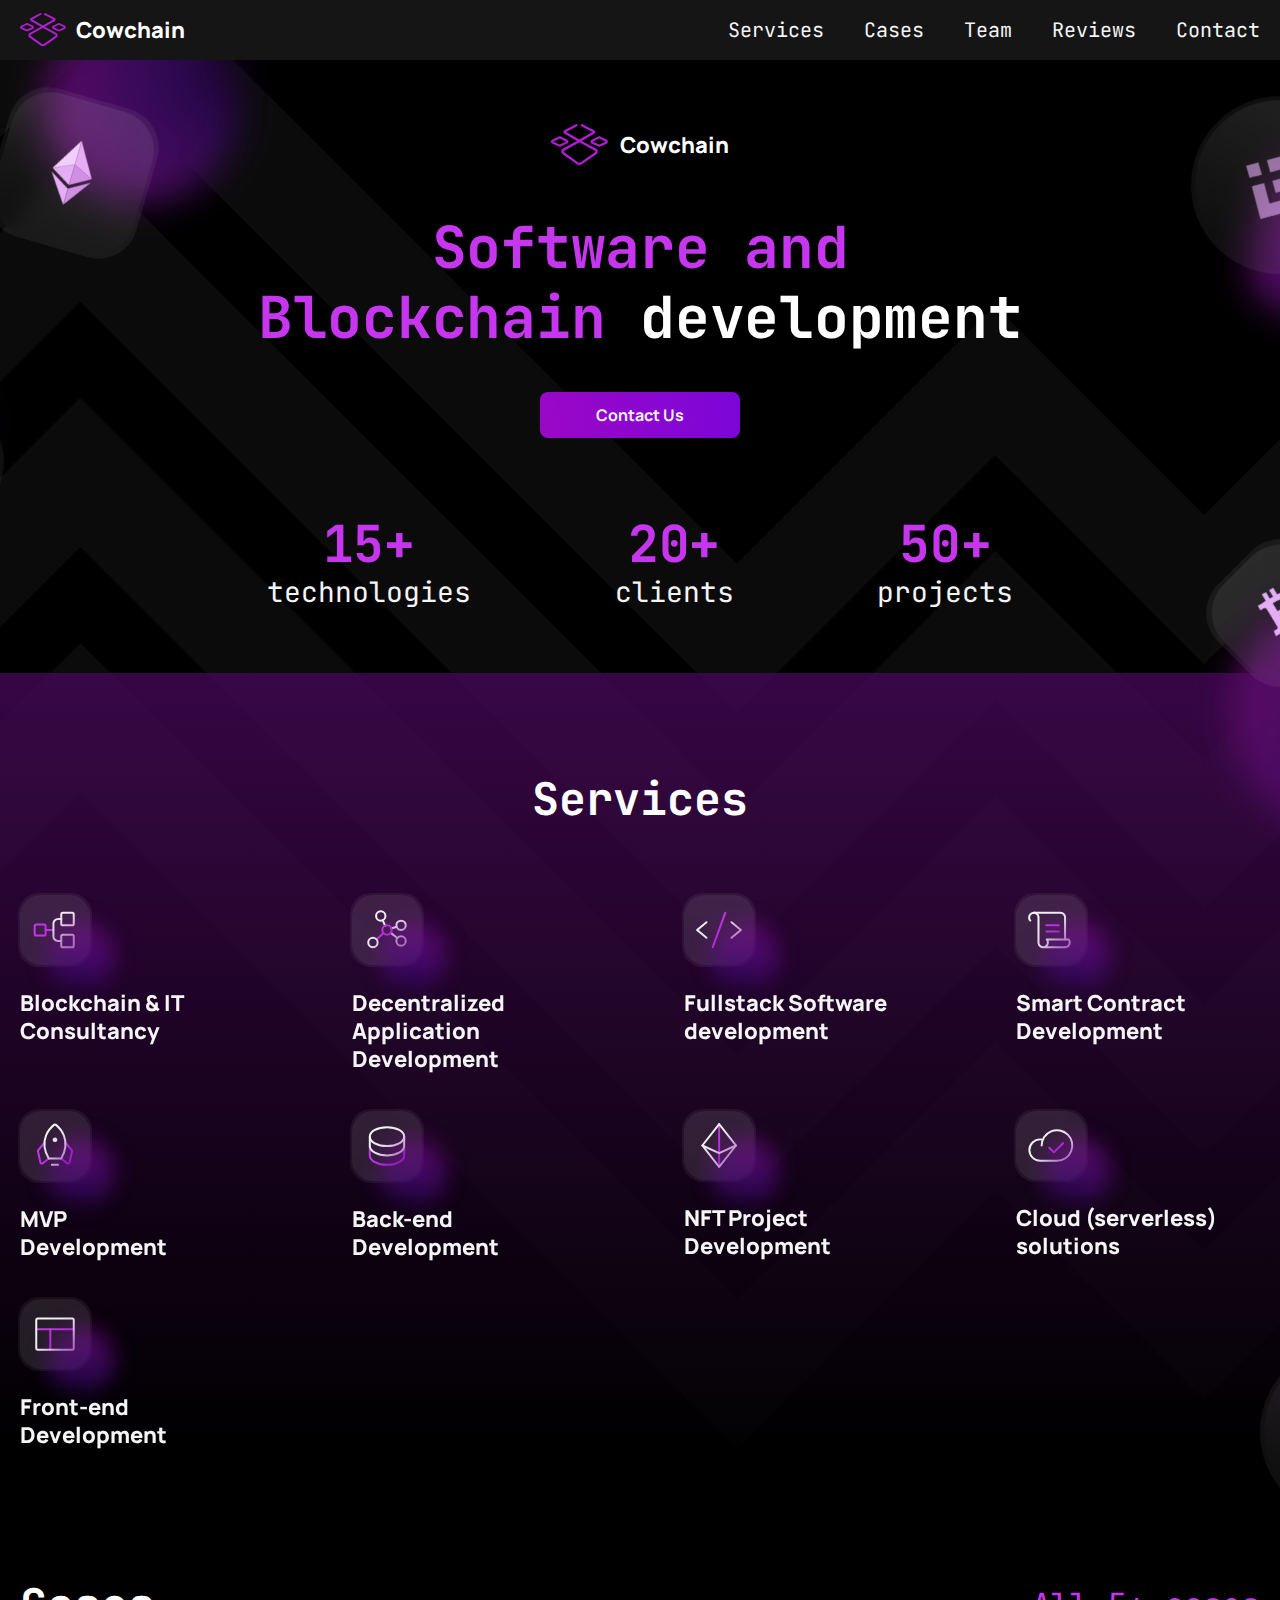
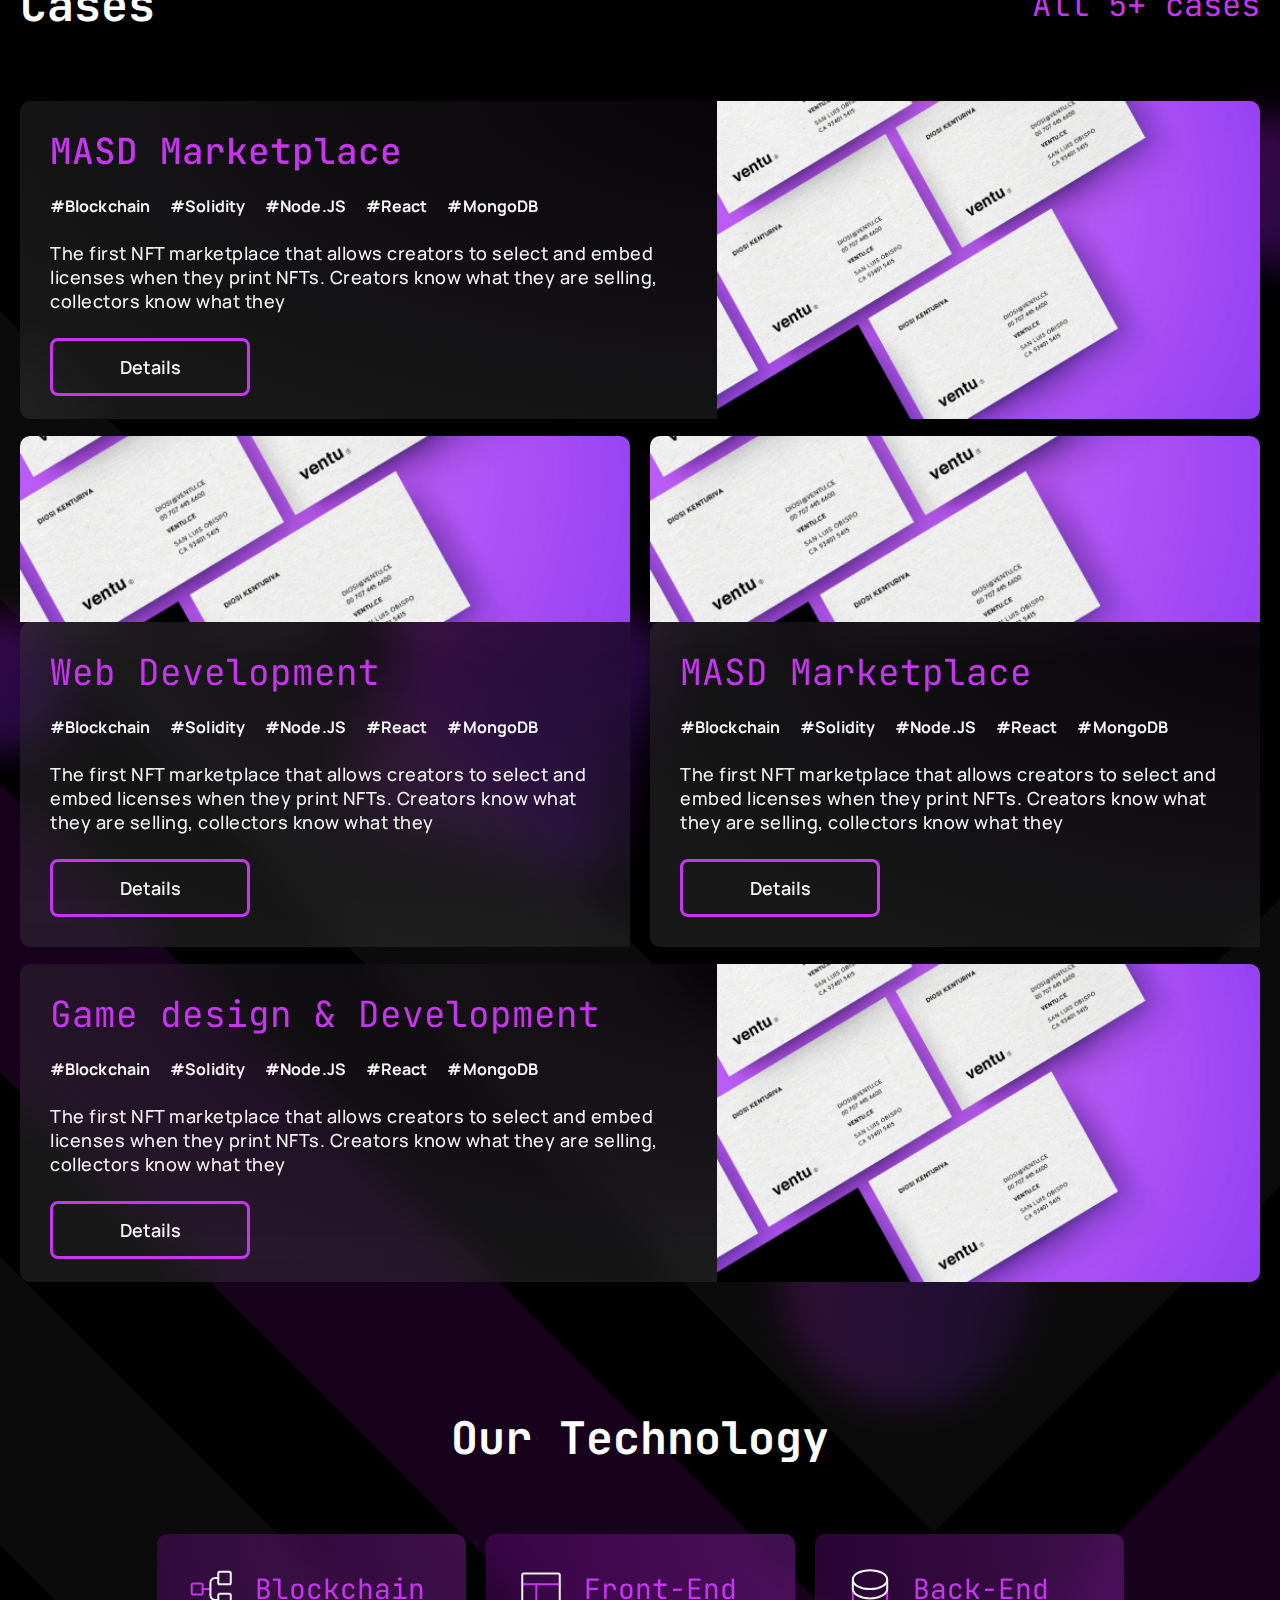
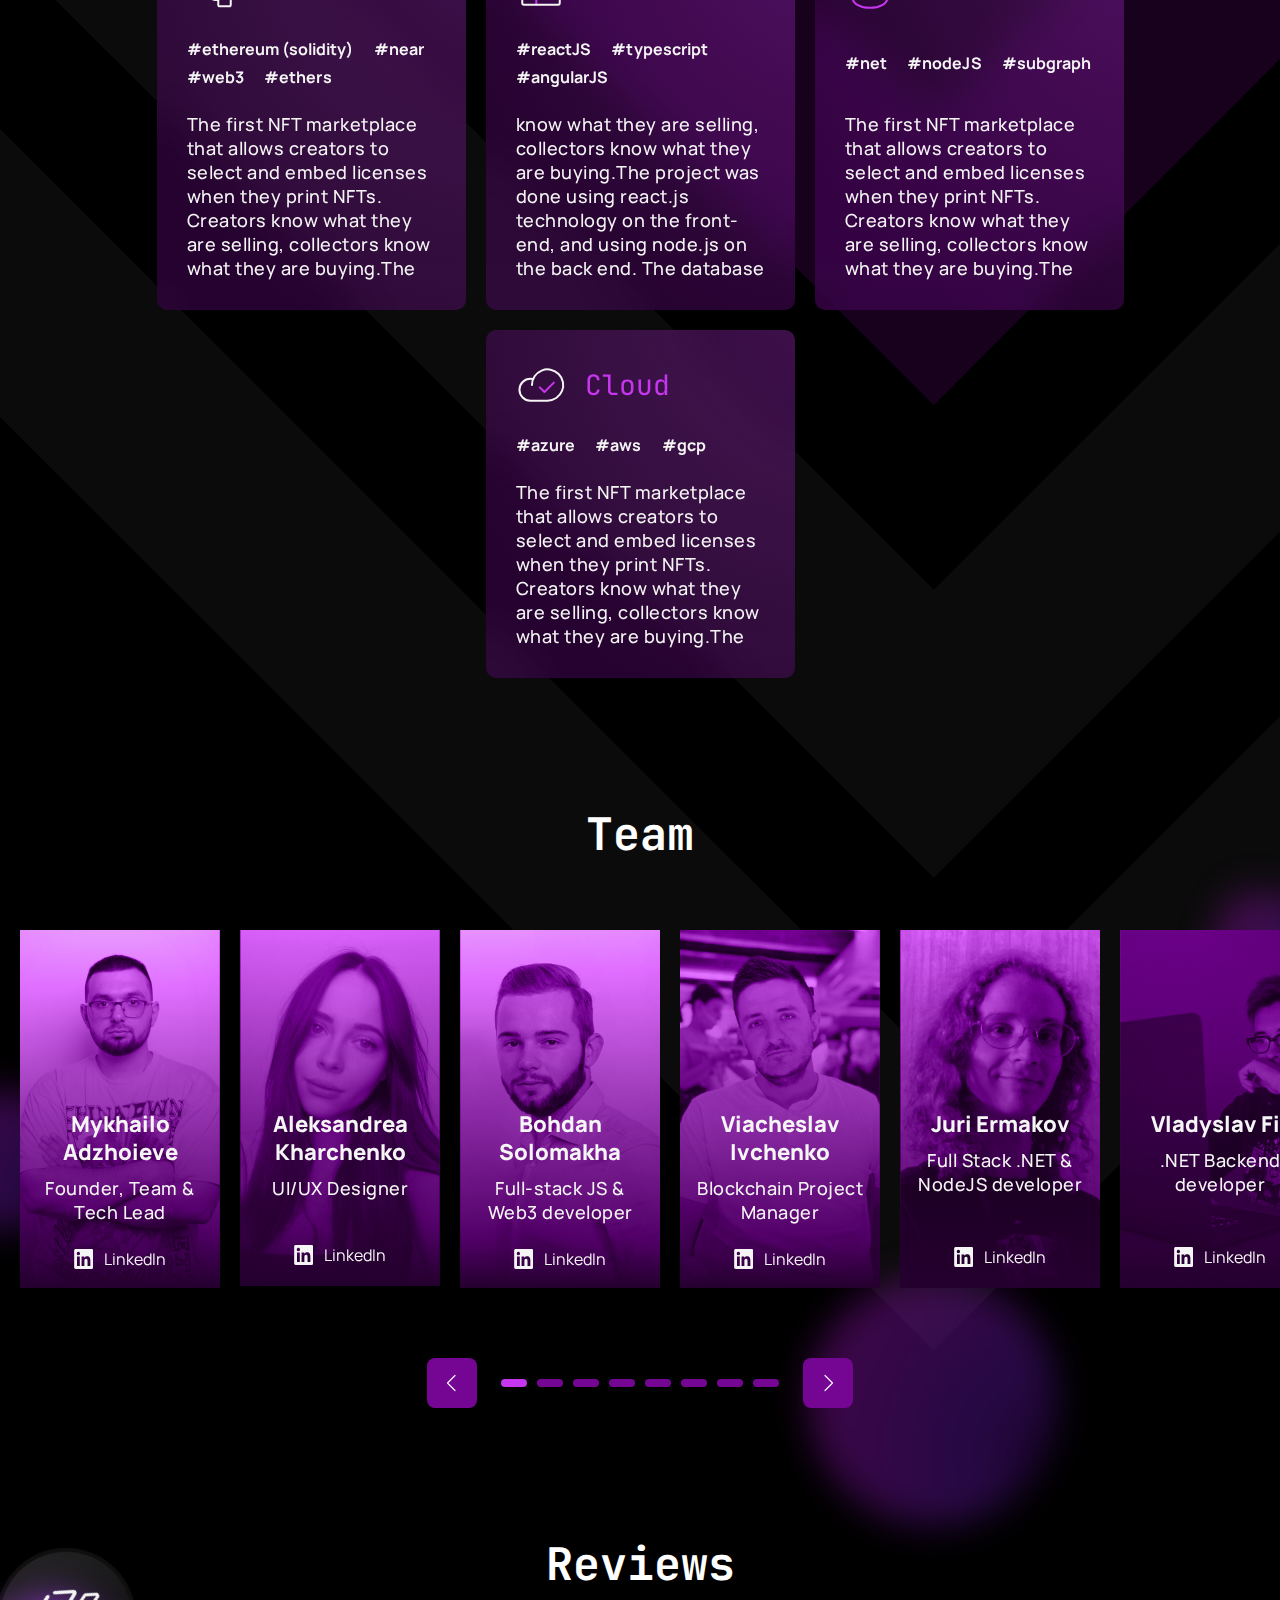
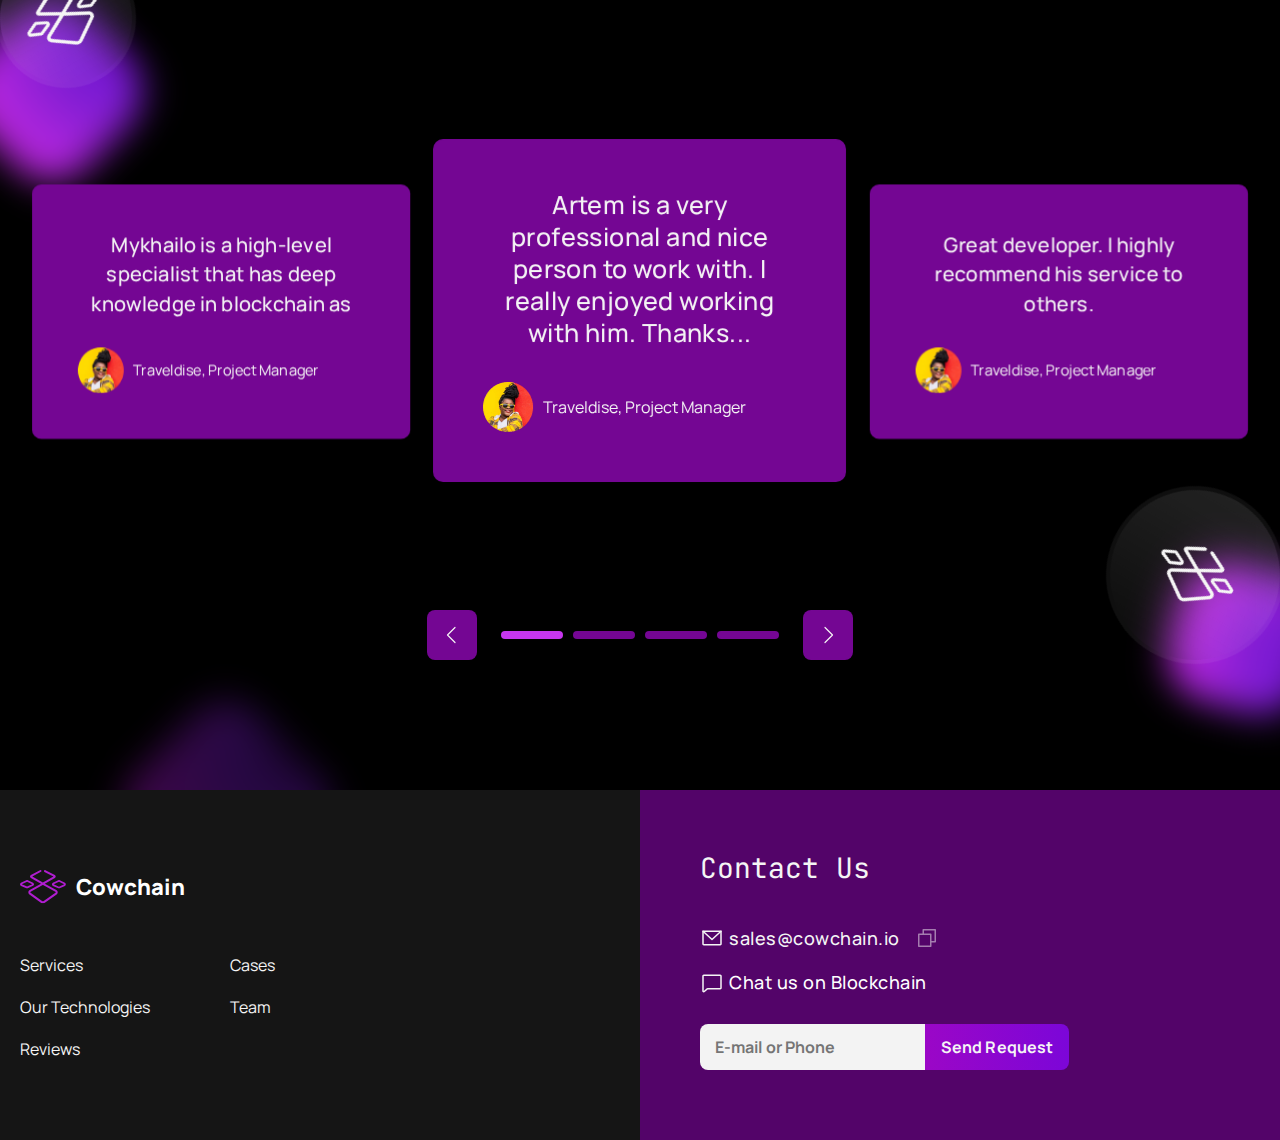
==== commit 4a8febca: "added routing" ====
--- a/index.html
+++ b/index.html
@@ -16,7 +16,7 @@
 		<header class="header">
 			<div class="header__inner container">
 				<div class="header__main">
-					<a href="#home" class="logo">
+					<a href="index.html" class="logo">
 						<img class="logo__image" src="img/logo.svg" alt="logo">
 						<span class="logo__text">Cowchain</span>
 					</a>
@@ -69,7 +69,7 @@
 				</div>
 			</div>
 		</header>
-		<div id="content">
+		<div id="root">
 			<div class="main-wrapper">
 				<section class="main">
 					<div class="main__inner container">
@@ -117,7 +117,7 @@
 						</ul>
 					</div>
 				</section>
-
+			
 				<section class="service" id="services">
 					<div class="service__inner container">
 						<div class="fly-icon fly-icon_cowchain1">
@@ -199,7 +199,7 @@
 						<div class="cases__blink cases__blink_4"></div>
 						<div class="cases__head">
 							<div class="cases__title title">Cases</div>
-							<a href="cases.html" class="cases__show">All 5+ cases</a>
+							<a href="/cases" onclick="route()" class="cases__show">All 5+ cases</a>
 						</div>
 						<div class="cases__content">
 							<div class="cases-item">
@@ -216,7 +216,7 @@
 										The first NFT marketplace that allows creators to select and embed licenses when they print NFTs.
 										Creators know what they are selling, collectors know what they
 									</div>
-									<a href="case.html" class="cases-item__button">Details</a>
+									<a href="/cases/1" onclick="route()" class="cases-item__button">Details</a>
 								</div>
 								<div class="cases-item__image">
 									<img src="img/case/image1.png" alt="cases">
@@ -236,7 +236,7 @@
 										The first NFT marketplace that allows creators to select and embed licenses when they print NFTs.
 										Creators know what they are selling, collectors know what they
 									</div>
-									<a href="case.html" class="cases-item__button">Details</a>
+									<a href="/cases/2" onclick="route()" class="cases-item__button">Details</a>
 								</div>
 								<div class="cases-item__image">
 									<img src="img/case/case1.png" alt="cases">
@@ -256,7 +256,7 @@
 										The first NFT marketplace that allows creators to select and embed licenses when they print NFTs.
 										Creators know what they are selling, collectors know what they
 									</div>
-									<a href="case.html" class="cases-item__button">Details</a>
+									<a href="/cases/3" onclick="route()" class="cases-item__button">Details</a>
 								</div>
 								<div class="cases-item__image">
 									<img src="img/case/case1.png" alt="cases">
@@ -276,7 +276,7 @@
 										The first NFT marketplace that allows creators to select and embed licenses when they print NFTs.
 										Creators know what they are selling, collectors know what they
 									</div>
-									<a href="case.html" class="cases-item__button">Details</a>
+									<a href="/cases/4" onclick="route()" class="cases-item__button">Details</a>
 								</div>
 								<div class="cases-item__image">
 									<img src="img/case/case1.png" alt="cases">
@@ -285,7 +285,7 @@
 						</div>
 					</div>
 				</section>
-
+			
 				<section class="tech" id="technologies">
 					<div class="tech__inner container">
 						<div class="tech__title title">Our Technology</div>
@@ -377,7 +377,7 @@
 						</div>
 					</div>
 				</section>
-
+			
 				<section class="team" id="team">
 					<div class="team__inner container">
 						<div class="team__blink team__blink_1"></div>
@@ -534,7 +534,7 @@
 					</div>
 				</div>
 			</section>
-
+			
 			<footer class="footer" id="contact">
 				<div class="footer__inner container">
 					<div class="footer__blink footer__blink_1"></div>
@@ -582,6 +582,7 @@
 					</div>
 				</div>
 			</footer>
+			
 		</div>
 	</div>
 	<script src="https://cdn.jsdelivr.net/npm/swiper@8/swiper-bundle.min.js"></script>
--- a/css/style.css
+++ b/css/style.css
@@ -886,7 +886,6 @@
 }
 
 .main {
-  padding-top: 60px;
   margin-bottom: 0 !important;
 }
 
@@ -1066,6 +1065,7 @@
 
 .service {
   padding-top: 100px;
+  margin-bottom: 130px;
   background: -webkit-gradient(linear, left top, left bottom, from(rgba(68, 7, 85, 0.8)), to(rgba(0, 0, 0, 0.8)));
   background: linear-gradient(180deg, rgba(68, 7, 85, 0.8) 0%, rgba(0, 0, 0, 0.8) 100%);
 }
@@ -1173,6 +1173,7 @@
 @media (max-width: 800px) {
   .service {
     padding-top: 60px;
+    margin-bottom: 90px;
   }
   .service__content {
     -webkit-box-pack: center;
@@ -1203,10 +1204,6 @@
     font-size: 14px;
     line-height: 20px;
   }
-}
-
-.cases {
-  padding-top: 130px;
 }
 
 .cases__inner {
@@ -1513,9 +1510,6 @@
 }
 
 @media (max-width: 768px) {
-  .cases {
-    padding-top: 90px;
-  }
   .cases__show {
     font-size: 24px;
   }
@@ -1761,6 +1755,7 @@
   background: linear-gradient(264.17deg, #7c06d8 1.95%, #9c07c6 101.96%);
   border-radius: 8px;
   padding: 13px 16px;
+  text-align: center;
 }
 
 .case-navigation__button:hover {
